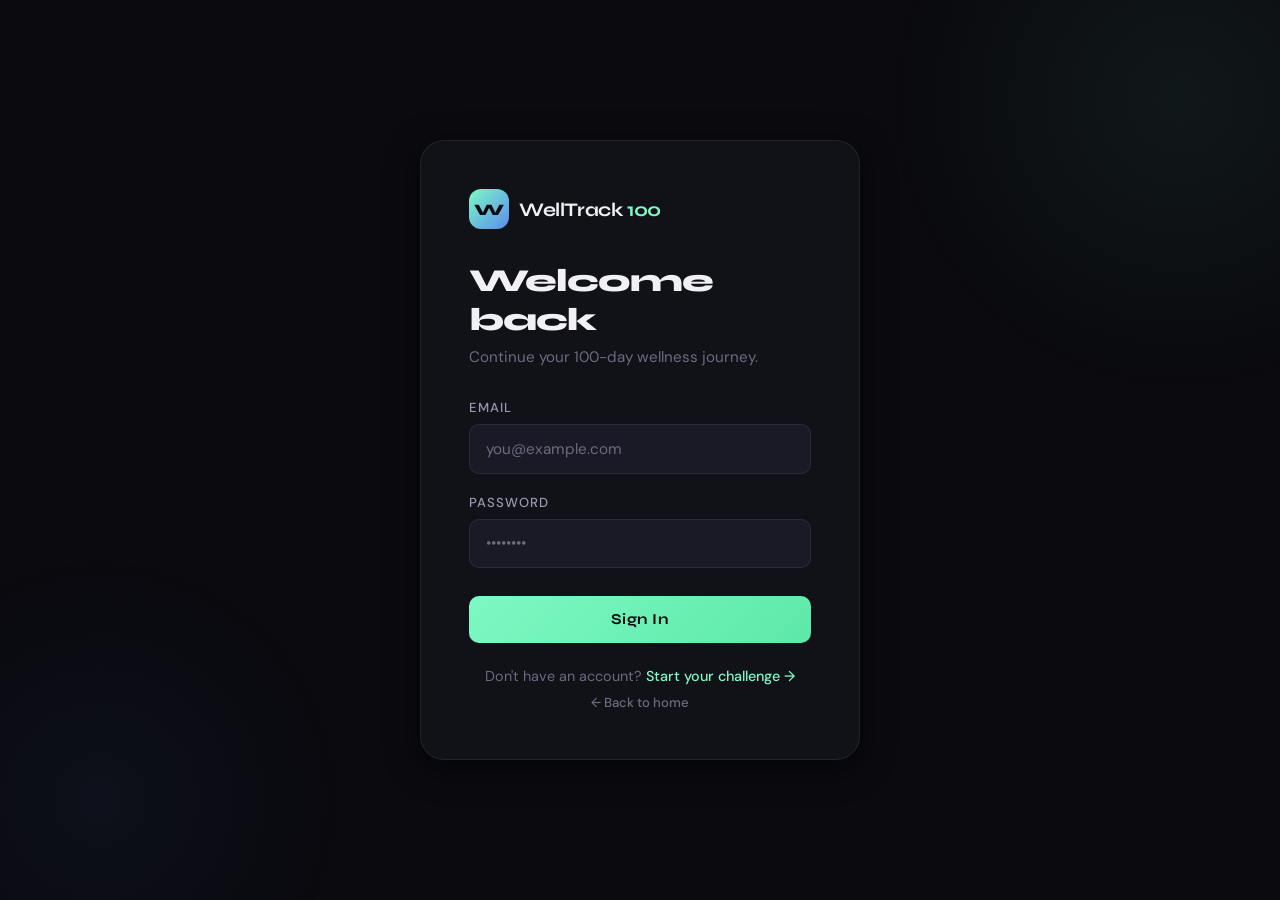
==== frontend/dashboard.html @ 63ca3115 "to do only Exercises" ====
<!DOCTYPE html>
<html lang="en">
<head>
  <meta charset="UTF-8" />
  <meta name="viewport" content="width=device-width, initial-scale=1.0" />
  <title>Dashboard · WellTrack 100</title>
  <link rel="stylesheet" href="css/style.css" />
</head>
<body>

  <div class="app-layout">
    <aside class="sidebar">
      <div class="sidebar-logo">
        <div class="logo-mark">W</div>
        <div class="logo-text">WellTrack <small>100-Day Challenge</small></div>
      </div>
      <span class="nav-section-label">Main</span>
      <a class="nav-item active" href="dashboard.html"><span class="nav-icon">⚡</span> Dashboard</a>
      <a class="nav-item" href="levels.html"><span class="nav-icon">🏆</span> Levels</a>
      <a class="nav-item" href="progress.html"><span class="nav-icon">📈</span> Progress</a>
      <div class="sidebar-bottom">
        <div class="user-chip">
          <div class="user-avatar user-avatar-init">A</div>
          <span class="user-name user-display-name">Loading...</span>
          <button class="logout-btn" title="Log out">⏏</button>
        </div>
      </div>
    </aside>

    <main class="main-content">
      <div class="page-header">
        <h1>Dashboard</h1>
        <p class="breadcrumb">WellTrack 100 · <span class="user-display-name"></span></p>
      </div>

      <!-- Day Hero -->
      <div class="day-hero">
        <div class="day-info">
          <h2 id="current-day">Day 1</h2>
          <p id="days-remaining">99 days remaining on your challenge</p>
          <p style="margin-top:0.5rem;color:var(--text-muted);font-size:0.85rem">You are stronger than any craving 💪</p>
        </div>
        <div style="display:flex;gap:1.5rem;align-items:center">
          <!-- Streak -->
          <div style="text-align:center">
            <div style="font-family:'Syne',sans-serif;font-size:2rem;font-weight:800;color:var(--warn);line-height:1" id="workout-streak">0</div>
            <div style="font-size:0.72rem;color:var(--text-muted);text-transform:uppercase;letter-spacing:0.08em;margin-top:4px">Day Streak</div>
            <div style="font-size:0.68rem;color:var(--text-muted);margin-top:2px">resets if missed</div>
          </div>
          <!-- Level -->
          <div style="text-align:center">
            <div style="font-family:'Syne',sans-serif;font-size:2rem;font-weight:800;color:var(--accent3);line-height:1" id="current-level">0</div>
            <div style="font-size:0.72rem;color:var(--text-muted);text-transform:uppercase;letter-spacing:0.08em;margin-top:4px">Level</div>
            <div style="font-size:0.68rem;color:var(--text-muted);margin-top:2px">catch-up ok</div>
          </div>
        </div>
      </div>

      <!-- Stat Cards -->
      <div class="stats-grid">
        <div class="stat-card water">
          <div class="stat-icon">💧</div>
          <div class="stat-label">Water Today</div>
          <div class="stat-value" id="water-stat">0.0</div>
          <div class="stat-target">Goal: 2.5L / day</div>
        </div>
        <div class="stat-card workout">
          <div class="stat-icon">🏃</div>
          <div class="stat-label">Activity</div>
          <div class="stat-value" id="workout-stat">—</div>
          <div class="stat-target">Streak resets if missed</div>
        </div>
        <div class="stat-card sleep">
          <div class="stat-icon">😴</div>
          <div class="stat-label">Sleep Last Night</div>
          <div class="stat-value" id="sleep-stat">0.0</div>
          <div class="stat-target">Goal: 7–9h / night</div>
        </div>
      </div>

      <!-- Cigarette Savings Section -->
      <div class="savings-section">
        <h3>💰 Cigarette Savings <span class="badge">Every day counts</span></h3>
        <div class="savings-content">
          <div class="savings-card">
            <div class="savings-icon">💵</div>
            <div class="savings-info">
              <div class="savings-label">Money Saved</div>
              <div class="savings-value" id="money-saved">$0.00</div>
            </div>
          </div>
          <div class="savings-card">
            <div class="savings-icon">🚬</div>
            <div class="savings-info">
              <div class="savings-label">Cigarettes Avoided</div>
              <div class="savings-value" id="cigs-avoided">0</div>
            </div>
          </div>
          <div class="savings-price-input">
            <label for="cig-price">Your Local Cigarette Price</label>
            <div class="price-input-group">
              <span class="currency">$</span>
              <input type="number" id="cig-price" min="1" max="30" step="0.50" placeholder="7.50" value="7.50" />
              <span class="unit">/pack</span>
            </div>
          </div>
        </div>
      </div>

      <!-- Log Form -->
      <div class="log-section">
        <h3>Log Today's Progress <span class="badge">Day <span id="log-day-badge">1</span></span></h3>
        <form id="log-form" class="log-form">
          <div class="input-group">
            <label for="water-input">Water Intake</label>
            <div class="input-with-unit">
              <input type="number" id="water-input" min="0" max="10" step="0.1" placeholder="2.5" />
              <span class="unit">L</span>
            </div>
          </div>
          <div class="input-group">
            <label for="sleep-input">Sleep Hours</label>
            <div class="input-with-unit">
              <input type="number" id="sleep-input" min="0" max="24" step="0.5" placeholder="8.0" />
              <span class="unit">hrs</span>
            </div>
          </div>
          <div class="input-group">
            <label>Activity Done</label>
            <label class="checkbox-group">
              <input type="checkbox" id="workout-input" />
              <span>Completed today's activity</span>
            </label>
          </div>
          <div class="input-group">
            <label>&nbsp;</label>
            <button type="submit" class="btn-primary" style="margin-top:0">Save Progress</button>
          </div>
        </form>
      </div>

      <!-- Quick tip -->
      <div style="background:var(--surface);border:1px solid var(--border);border-radius:var(--radius);padding:1.5rem;display:flex;gap:1rem;align-items:flex-start">
        <span style="font-size:1.5rem">💡</span>
        <div>
          <strong style="font-family:'Syne',sans-serif;font-size:0.95rem">Keep Your Streak Alive</strong>
          <p style="color:var(--text-muted);font-size:0.88rem;margin-top:0.3rem;line-height:1.6">
            Your activity streak resets to zero if you miss a day — but your <strong>level progress never disappears</strong>. Miss a day? Catch up the next. Check your <a href="levels.html" style="color:var(--accent3)">Levels page</a> for today's motivation to quit smoking and alcohol.
          </p>
        </div>
      </div>
    </main>
  </div>

  <div id="toast-container" class="toast-container"></div>
  <script src="js/app.js"></script>
  <script>
    document.addEventListener('DOMContentLoaded', () => {
      setTimeout(() => {
        const user = JSON.parse(localStorage.getItem('wt_user'));
        if (!user) return;
        const startDate = new Date(user.startDate || Date.now());
        const day = Math.min(Math.max(Math.floor((new Date() - startDate) / 86400000) + 1, 1), 100);
        const badge = document.getElementById('log-day-badge');
        if (badge) badge.textContent = day;
      }, 150);
    });
  </script>
</body>
</html>
---- frontend/css/style.css ----
@import url('https://fonts.googleapis.com/css2?family=Syne:wght@400;500;600;700;800&family=DM+Sans:ital,opsz,wght@0,9..40,300;0,9..40,400;0,9..40,500;1,9..40,300&display=swap');

:root {
  --bg: #0a0a0f;
  --surface: #111118;
  --surface2: #1a1a26;
  --border: rgba(255,255,255,0.07);
  --accent: #7DF9C4;
  --accent2: #5B8DEF;
  --accent3: #F97DCC;
  --text: #f0f0f5;
  --text-muted: #6b6b80;
  --text-dim: #9999b0;
  --danger: #f97d7d;
  --warn: #f9c97d;
  --radius: 16px;
  --radius-sm: 10px;
  --shadow: 0 8px 32px rgba(0,0,0,0.5);
  --glow: 0 0 40px rgba(125,249,196,0.15);
}

* { margin: 0; padding: 0; box-sizing: border-box; }

body {
  font-family: 'DM Sans', sans-serif;
  background: var(--bg);
  color: var(--text);
  min-height: 100vh;
  overflow-x: hidden;
}

/* Ambient background */
body::before {
  content: '';
  position: fixed;
  width: 600px; height: 600px;
  background: radial-gradient(circle, rgba(125,249,196,0.06) 0%, transparent 70%);
  top: -200px; right: -200px;
  pointer-events: none; z-index: 0;
}
body::after {
  content: '';
  position: fixed;
  width: 500px; height: 500px;
  background: radial-gradient(circle, rgba(91,141,239,0.05) 0%, transparent 70%);
  bottom: -150px; left: -150px;
  pointer-events: none; z-index: 0;
}

h1,h2,h3,h4 { font-family: 'Syne', sans-serif; }

a { color: inherit; text-decoration: none; }

/* ─── AUTH PAGES ─────────────────────────────────── */
.auth-container {
  min-height: 100vh;
  display: grid;
  place-items: center;
  padding: 2rem;
  position: relative; z-index: 1;
}

.auth-card {
  background: var(--surface);
  border: 1px solid var(--border);
  border-radius: 24px;
  padding: 3rem;
  width: 100%; max-width: 440px;
  box-shadow: var(--shadow);
  animation: slideUp 0.5s ease;
}

@keyframes slideUp {
  from { opacity: 0; transform: translateY(20px); }
  to   { opacity: 1; transform: translateY(0); }
}

.auth-logo {
  display: flex;
  align-items: center;
  gap: 10px;
  margin-bottom: 2rem;
}

.auth-logo .logo-mark {
  width: 40px; height: 40px;
  background: linear-gradient(135deg, var(--accent), var(--accent2));
  border-radius: 12px;
  display: grid; place-items: center;
  font-family: 'Syne', sans-serif;
  font-weight: 800;
  font-size: 16px;
  color: #0a0a0f;
}

.auth-logo span {
  font-family: 'Syne', sans-serif;
  font-weight: 700;
  font-size: 1.2rem;
  letter-spacing: -0.02em;
}

.auth-logo span em {
  color: var(--accent);
  font-style: normal;
}

.auth-card h1 {
  font-size: 2rem;
  font-weight: 800;
  letter-spacing: -0.03em;
  margin-bottom: 0.5rem;
}

.auth-card .subtitle {
  color: var(--text-muted);
  font-size: 0.95rem;
  margin-bottom: 2rem;
}

.form-group {
  margin-bottom: 1.25rem;
}

.form-group label {
  display: block;
  font-size: 0.82rem;
  font-weight: 500;
  text-transform: uppercase;
  letter-spacing: 0.08em;
  color: var(--text-dim);
  margin-bottom: 0.5rem;
}

.form-group input {
  width: 100%;
  background: var(--surface2);
  border: 1px solid var(--border);
  border-radius: var(--radius-sm);
  padding: 0.85rem 1rem;
  color: var(--text);
  font-family: 'DM Sans', sans-serif;
  font-size: 0.95rem;
  transition: border-color 0.2s, box-shadow 0.2s;
  outline: none;
}

.form-group input:focus {
  border-color: rgba(125,249,196,0.4);
  box-shadow: 0 0 0 3px rgba(125,249,196,0.08);
}

.form-group input::placeholder { color: var(--text-muted); }

.btn-primary {
  width: 100%;
  background: linear-gradient(135deg, var(--accent), #5de8a8);
  color: #0a0a0f;
  border: none;
  border-radius: var(--radius-sm);
  padding: 0.9rem 1.5rem;
  font-family: 'Syne', sans-serif;
  font-weight: 700;
  font-size: 0.95rem;
  letter-spacing: 0.02em;
  cursor: pointer;
  transition: opacity 0.2s, transform 0.1s, box-shadow 0.2s;
  margin-top: 0.5rem;
}

.btn-primary:hover {
  opacity: 0.9;
  box-shadow: 0 4px 20px rgba(125,249,196,0.3);
}
.btn-primary:active { transform: scale(0.98); }

.btn-secondary {
  background: var(--surface2);
  color: var(--text);
  border: 1px solid var(--border);
  border-radius: var(--radius-sm);
  padding: 0.75rem 1.25rem;
  font-family: 'Syne', sans-serif;
  font-weight: 600;
  font-size: 0.88rem;
  cursor: pointer;
  transition: background 0.2s, border-color 0.2s;
}
.btn-secondary:hover { background: var(--surface); border-color: rgba(255,255,255,0.15); }

.auth-footer {
  text-align: center;
  margin-top: 1.5rem;
  color: var(--text-muted);
  font-size: 0.9rem;
}

.auth-footer a { color: var(--accent); font-weight: 500; }
.auth-footer a:hover { text-decoration: underline; }

.alert {
  padding: 0.75rem 1rem;
  border-radius: var(--radius-sm);
  font-size: 0.88rem;
  margin-bottom: 1rem;
  display: none;
}
.alert.error { background: rgba(249,125,125,0.1); border: 1px solid rgba(249,125,125,0.3); color: var(--danger); }
.alert.success { background: rgba(125,249,196,0.1); border: 1px solid rgba(125,249,196,0.3); color: var(--accent); }
.alert.show { display: block; }

/* ─── MAIN LAYOUT ────────────────────────────────── */
.app-layout {
  display: grid;
  grid-template-columns: 260px 1fr;
  min-height: 100vh;
  position: relative; z-index: 1;
}

/* ─── SIDEBAR ────────────────────────────────────── */
.sidebar {
  background: var(--surface);
  border-right: 1px solid var(--border);
  padding: 2rem 1.5rem;
  display: flex;
  flex-direction: column;
  position: sticky;
  top: 0; height: 100vh;
  overflow-y: auto;
}

.sidebar-logo {
  display: flex;
  align-items: center;
  gap: 10px;
  margin-bottom: 2.5rem;
  padding-bottom: 1.5rem;
  border-bottom: 1px solid var(--border);
}

.logo-mark {
  width: 38px; height: 38px;
  background: linear-gradient(135deg, var(--accent), var(--accent2));
  border-radius: 10px;
  display: grid; place-items: center;
  font-family: 'Syne', sans-serif;
  font-weight: 800;
  font-size: 15px;
  color: #0a0a0f;
}

.logo-text {
  font-family: 'Syne', sans-serif;
  font-weight: 700;
  font-size: 1.05rem;
  line-height: 1.2;
}
.logo-text small {
  display: block;
  color: var(--accent);
  font-size: 0.72rem;
  font-weight: 500;
  letter-spacing: 0.1em;
  text-transform: uppercase;
}

.nav-section-label {
  font-size: 0.68rem;
  font-weight: 600;
  letter-spacing: 0.12em;
  text-transform: uppercase;
  color: var(--text-muted);
  margin: 1.5rem 0 0.6rem 0.5rem;
}

.nav-item {
  display: flex;
  align-items: center;
  gap: 10px;
  padding: 0.65rem 0.75rem;
  border-radius: var(--radius-sm);
  color: var(--text-dim);
  font-size: 0.9rem;
  font-weight: 500;
  cursor: pointer;
  transition: all 0.15s;
  margin-bottom: 2px;
}

.nav-item:hover { background: var(--surface2); color: var(--text); }

.nav-item.active {
  background: rgba(125,249,196,0.1);
  color: var(--accent);
  border: 1px solid rgba(125,249,196,0.15);
}

.nav-item .nav-icon { font-size: 1rem; width: 20px; text-align: center; }

.sidebar-bottom {
  margin-top: auto;
  padding-top: 1.5rem;
  border-top: 1px solid var(--border);
}

.user-chip {
  display: flex;
  align-items: center;
  gap: 10px;
  padding: 0.6rem 0.75rem;
  border-radius: var(--radius-sm);
}

.user-avatar {
  width: 32px; height: 32px;
  background: linear-gradient(135deg, var(--accent2), var(--accent3));
  border-radius: 50%;
  display: grid; place-items: center;
  font-family: 'Syne', sans-serif;
  font-weight: 700;
  font-size: 13px;
  color: white;
  flex-shrink: 0;
}

.user-name {
  font-size: 0.88rem;
  font-weight: 500;
  flex: 1;
  overflow: hidden;
  text-overflow: ellipsis;
  white-space: nowrap;
}

.logout-btn {
  background: none;
  border: none;
  color: var(--text-muted);
  cursor: pointer;
  font-size: 1rem;
  padding: 4px;
  border-radius: 6px;
  transition: color 0.2s;
}
.logout-btn:hover { color: var(--danger); }

/* ─── MAIN CONTENT ───────────────────────────────── */
.main-content {
  padding: 2.5rem 3rem;
  overflow-y: auto;
}

.page-header {
  margin-bottom: 2.5rem;
}

.page-header h1 {
  font-size: 2.2rem;
  font-weight: 800;
  letter-spacing: -0.03em;
  margin-bottom: 0.25rem;
}

.page-header .breadcrumb {
  color: var(--text-muted);
  font-size: 0.9rem;
}
.page-header .breadcrumb span { color: var(--accent); }

/* ─── DAY COUNTER HERO ───────────────────────────── */
.day-hero {
  background: linear-gradient(135deg, var(--surface2) 0%, rgba(125,249,196,0.05) 100%);
  border: 1px solid rgba(125,249,196,0.15);
  border-radius: 20px;
  padding: 2rem 2.5rem;
  margin-bottom: 2rem;
  display: flex;
  align-items: center;
  justify-content: space-between;
  overflow: hidden;
  position: relative;
}

.day-hero::before {
  content: '';
  position: absolute;
  right: -40px; top: -40px;
  width: 200px; height: 200px;
  background: radial-gradient(circle, rgba(125,249,196,0.1) 0%, transparent 70%);
  pointer-events: none;
}

.day-info h2 {
  font-size: 3.5rem;
  font-weight: 800;
  letter-spacing: -0.04em;
  color: var(--accent);
  line-height: 1;
  margin-bottom: 0.4rem;
}

.day-info p {
  color: var(--text-dim);
  font-size: 0.95rem;
}


/* ─── STATS GRID ─────────────────────────────────── */
.stats-grid {
  display: grid;
  grid-template-columns: repeat(3, 1fr);
  gap: 1.25rem;
  margin-bottom: 2rem;
}

.stat-card {
  background: var(--surface);
  border: 1px solid var(--border);
  border-radius: var(--radius);
  padding: 1.5rem;
  transition: border-color 0.2s, transform 0.2s;
  cursor: default;
}

.stat-card:hover {
  border-color: rgba(255,255,255,0.12);
  transform: translateY(-2px);
}

.stat-card .stat-icon {
  font-size: 1.5rem;
  margin-bottom: 1rem;
  display: inline-block;
  padding: 0.5rem;
  background: var(--surface2);
  border-radius: 10px;
}

.stat-card .stat-label {
  font-size: 0.78rem;
  font-weight: 600;
  letter-spacing: 0.1em;
  text-transform: uppercase;
  color: var(--text-muted);
  margin-bottom: 0.5rem;
}

.stat-card .stat-value {
  font-family: 'Syne', sans-serif;
  font-size: 2rem;
  font-weight: 800;
  letter-spacing: -0.02em;
  line-height: 1;
  margin-bottom: 0.3rem;
}

.stat-card .stat-target {
  font-size: 0.82rem;
  color: var(--text-muted);
}

.stat-card.water .stat-value { color: var(--accent2); }
.stat-card.workout .stat-value { color: var(--accent); }
.stat-card.sleep .stat-value { color: var(--accent3); }

/* ─── SAVINGS SECTION ────────────────────────────── */
.savings-section {
  background: linear-gradient(135deg, var(--surface) 0%, rgba(249,125,204,0.03) 100%);
  border: 1px solid rgba(91,141,239,0.2);
  border-radius: var(--radius);
  padding: 2rem;
  margin-bottom: 2rem;
}

.savings-section h3 {
  font-size: 1.1rem;
  font-weight: 700;
  margin-bottom: 1.5rem;
  display: flex;
  align-items: center;
  gap: 8px;
}

.savings-section h3 .badge {
  font-size: 0.7rem;
  background: rgba(91,141,239,0.15);
  color: var(--accent2);
  padding: 2px 8px;
  border-radius: 20px;
  letter-spacing: 0.05em;
}

.savings-content {
  display: grid;
  grid-template-columns: 1fr 1fr 1fr;
  gap: 1.5rem;
}

.savings-card {
  background: var(--surface2);
  border: 1px solid var(--border);
  border-radius: var(--radius-sm);
  padding: 1.5rem;
  display: flex;
  align-items: center;
  gap: 1rem;
}

.savings-icon {
  font-size: 2.5rem;
}

.savings-info {
  flex: 1;
}

.savings-label {
  font-size: 0.78rem;
  font-weight: 600;
  letter-spacing: 0.08em;
  text-transform: uppercase;
  color: var(--text-muted);
  margin-bottom: 0.5rem;
}

.savings-value {
  font-family: 'Syne', sans-serif;
  font-size: 1.8rem;
  font-weight: 800;
  color: var(--accent2);
  line-height: 1;
}

.savings-price-input {
  background: var(--surface2);
  border: 1px solid var(--border);
  border-radius: var(--radius-sm);
  padding: 1.5rem;
}

.savings-price-input label {
  display: block;
  font-size: 0.78rem;
  font-weight: 600;
  letter-spacing: 0.08em;
  text-transform: uppercase;
  color: var(--text-dim);
  margin-bottom: 0.75rem;
}

.price-input-group {
  display: flex;
  align-items: center;
  gap: 0.5rem;
  position: relative;
}

.price-input-group .currency {
  font-size: 1.1rem;
  font-weight: 600;
  color: var(--text-muted);
}

.price-input-group input {
  width: 100%;
  background: var(--surface);
  border: 1px solid var(--border);
  border-radius: var(--radius-sm);
  padding: 0.75rem 3.5rem 0.75rem 0.75rem;
  color: var(--text);
  font-family: 'Syne', sans-serif;
  font-size: 1.1rem;
  font-weight: 600;
  outline: none;
  transition: border-color 0.2s;
}

.price-input-group input:focus {
  border-color: rgba(91,141,239,0.4);
}

.price-input-group .unit {
  position: absolute;
  right: 0.75rem;
  font-size: 0.78rem;
  color: var(--text-muted);
  font-weight: 500;
  pointer-events: none;
}

/* ─── LOG FORM ───────────────────────────────────── */
.log-section {
  background: var(--surface);
  border: 1px solid var(--border);
  border-radius: var(--radius);
  padding: 2rem;
  margin-bottom: 2rem;
}

.log-section h3 {
  font-size: 1.1rem;
  font-weight: 700;
  margin-bottom: 1.5rem;
  display: flex;
  align-items: center;
  gap: 8px;
}

.log-section h3 .badge {
  font-size: 0.7rem;
  background: rgba(125,249,196,0.15);
  color: var(--accent);
  padding: 2px 8px;
  border-radius: 20px;
  letter-spacing: 0.05em;
}

.log-form {
  display: grid;
  grid-template-columns: 1fr 1fr 1fr auto;
  gap: 1rem;
  align-items: end;
}

.input-group label {
  display: block;
  font-size: 0.78rem;
  font-weight: 600;
  letter-spacing: 0.08em;
  text-transform: uppercase;
  color: var(--text-dim);
  margin-bottom: 0.5rem;
}

.input-with-unit {
  position: relative;
}

.input-with-unit input {
  width: 100%;
  background: var(--surface2);
  border: 1px solid var(--border);
  border-radius: var(--radius-sm);
  padding: 0.75rem 3rem 0.75rem 1rem;
  color: var(--text);
  font-family: 'DM Sans', sans-serif;
  font-size: 1rem;
  font-weight: 500;
  outline: none;
  transition: border-color 0.2s;
}

.input-with-unit input:focus {
  border-color: rgba(125,249,196,0.4);
}

.input-with-unit .unit {
  position: absolute;
  right: 0.75rem; top: 50%;
  transform: translateY(-50%);
  font-size: 0.75rem;
  color: var(--text-muted);
  font-weight: 500;
}

.checkbox-group {
  display: flex;
  align-items: center;
  gap: 8px;
  padding: 0.75rem 1rem;
  background: var(--surface2);
  border: 1px solid var(--border);
  border-radius: var(--radius-sm);
  cursor: pointer;
  transition: border-color 0.2s;
}

.checkbox-group input[type="checkbox"] {
  width: 18px; height: 18px;
  accent-color: var(--accent);
  cursor: pointer;
}

.checkbox-group span {
  font-size: 0.9rem;
  color: var(--text-dim);
}

/* ─── PROGRESS PAGE ──────────────────────────────── */
.progress-overview {
  display: grid;
  grid-template-columns: 1fr 2fr;
  gap: 1.5rem;
  margin-bottom: 2rem;
}

.progress-summary-card {
  background: var(--surface);
  border: 1px solid var(--border);
  border-radius: var(--radius);
  padding: 2rem;
  display: flex;
  flex-direction: column;
  align-items: center;
  justify-content: center;
  text-align: center;
  gap: 1rem;
}


.progress-history {
  background: var(--surface);
  border: 1px solid var(--border);
  border-radius: var(--radius);
  padding: 2rem;
}

.progress-history h3 {
  font-size: 1rem;
  font-weight: 700;
  margin-bottom: 1.5rem;
}

.history-table {
  width: 100%;
  border-collapse: collapse;
  font-size: 0.88rem;
}

.history-table th {
  text-align: left;
  padding: 0.5rem 0.75rem;
  font-size: 0.72rem;
  font-weight: 600;
  letter-spacing: 0.08em;
  text-transform: uppercase;
  color: var(--text-muted);
  border-bottom: 1px solid var(--border);
}

.history-table td {
  padding: 0.75rem;
  border-bottom: 1px solid rgba(255,255,255,0.03);
  color: var(--text-dim);
}

.history-table tr:hover td { background: rgba(255,255,255,0.02); color: var(--text); }

.history-table .day-num {
  font-family: 'Syne', sans-serif;
  font-weight: 700;
  color: var(--text);
}

.history-table .workout-check { color: var(--accent); }
.history-table .workout-no { color: var(--text-muted); }

.mini-bar {
  display: flex;
  align-items: center;
  gap: 8px;
}

.mini-bar-track {
  flex: 1; height: 4px;
  background: var(--surface2);
  border-radius: 2px;
  overflow: hidden;
}

.mini-bar-fill {
  height: 100%;
  border-radius: 2px;
  background: var(--accent2);
}

/* ─── HOME PAGE ──────────────────────────────────── */
.home-hero {
  min-height: 100vh;
  display: flex;
  flex-direction: column;
  align-items: center;
  justify-content: center;
  text-align: center;
  padding: 3rem 2rem;
  position: relative; z-index: 1;
}

.home-hero .tagline {
  display: inline-block;
  font-size: 0.72rem;
  font-weight: 600;
  letter-spacing: 0.2em;
  text-transform: uppercase;
  color: var(--accent);
  background: rgba(125,249,196,0.1);
  border: 1px solid rgba(125,249,196,0.2);
  padding: 4px 14px;
  border-radius: 20px;
  margin-bottom: 2rem;
  animation: fadeIn 0.5s ease;
}

.home-hero h1 {
  font-size: clamp(3rem, 8vw, 6rem);
  font-weight: 800;
  letter-spacing: -0.04em;
  line-height: 1;
  margin-bottom: 1.5rem;
  animation: fadeIn 0.6s ease 0.1s both;
}

.home-hero h1 .highlight {
  color: var(--accent);
  position: relative;
}

.home-hero p {
  max-width: 480px;
  color: var(--text-dim);
  font-size: 1.1rem;
  line-height: 1.7;
  margin-bottom: 2.5rem;
  animation: fadeIn 0.6s ease 0.2s both;
}

.home-cta {
  display: flex;
  gap: 1rem;
  justify-content: center;
  animation: fadeIn 0.6s ease 0.3s both;
}

.btn-home-primary {
  background: linear-gradient(135deg, var(--accent), #5de8a8);
  color: #0a0a0f;
  border: none;
  border-radius: 12px;
  padding: 0.9rem 2rem;
  font-family: 'Syne', sans-serif;
  font-weight: 700;
  font-size: 0.95rem;
  cursor: pointer;
  transition: all 0.2s;
  text-decoration: none;
  display: inline-block;
}
.btn-home-primary:hover { box-shadow: 0 8px 30px rgba(125,249,196,0.35); transform: translateY(-2px); }

.btn-home-ghost {
  background: transparent;
  color: var(--text);
  border: 1px solid var(--border);
  border-radius: 12px;
  padding: 0.9rem 2rem;
  font-family: 'Syne', sans-serif;
  font-weight: 600;
  font-size: 0.95rem;
  cursor: pointer;
  transition: all 0.2s;
  text-decoration: none;
  display: inline-block;
}
.btn-home-ghost:hover { border-color: rgba(255,255,255,0.2); background: var(--surface); }

.features-grid {
  display: grid;
  grid-template-columns: repeat(3, 1fr);
  gap: 1.5rem;
  max-width: 800px;
  margin: 4rem auto 0;
  animation: fadeIn 0.6s ease 0.4s both;
}

.feature-chip {
  background: var(--surface);
  border: 1px solid var(--border);
  border-radius: var(--radius);
  padding: 1.5rem;
  text-align: left;
  transition: border-color 0.2s;
}
.feature-chip:hover { border-color: rgba(125,249,196,0.2); }
.feature-chip .feat-icon { font-size: 1.5rem; margin-bottom: 0.75rem; }
.feature-chip h3 { font-size: 0.95rem; font-weight: 700; margin-bottom: 0.4rem; }
.feature-chip p { font-size: 0.82rem; color: var(--text-muted); line-height: 1.5; }

@keyframes fadeIn {
  from { opacity: 0; transform: translateY(12px); }
  to   { opacity: 1; transform: translateY(0); }
}

/* ─── HOME NAV ───────────────────────────────────── */
.home-nav {
  position: fixed;
  top: 0; left: 0; right: 0;
  padding: 1.25rem 3rem;
  display: flex;
  align-items: center;
  justify-content: space-between;
  z-index: 100;
  background: rgba(10,10,15,0.8);
  backdrop-filter: blur(20px);
  border-bottom: 1px solid var(--border);
}

.home-nav .logo-area {
  display: flex; align-items: center; gap: 10px;
  font-family: 'Syne', sans-serif; font-weight: 700; font-size: 1rem;
}

.home-nav .nav-links { display: flex; gap: 1rem; }

.home-nav .nav-links a {
  font-size: 0.88rem;
  font-weight: 500;
  color: var(--text-dim);
  padding: 0.5rem 1rem;
  border-radius: 8px;
  transition: all 0.15s;
}
.home-nav .nav-links a:hover { color: var(--text); background: var(--surface); }

.home-nav .nav-links a.cta {
  background: rgba(125,249,196,0.1);
  color: var(--accent);
  border: 1px solid rgba(125,249,196,0.2);
}

/* ─── HIDDEN ─────────────────────────────────────── */
.hidden { display: none !important; }

/* ─── LOADING ────────────────────────────────────── */
.loading-dots span {
  display: inline-block;
  width: 6px; height: 6px;
  background: var(--accent);
  border-radius: 50%;
  margin: 0 2px;
  animation: bounce 1s ease infinite;
}
.loading-dots span:nth-child(2) { animation-delay: 0.15s; }
.loading-dots span:nth-child(3) { animation-delay: 0.3s; }
@keyframes bounce {
  0%,80%,100% { transform: scale(0.6); opacity: 0.4; }
  40% { transform: scale(1); opacity: 1; }
}

/* ─── TOAST ──────────────────────────────────────── */
.toast-container {
  position: fixed;
  bottom: 2rem; right: 2rem;
  z-index: 9999;
  display: flex;
  flex-direction: column;
  gap: 0.5rem;
}

.toast {
  background: var(--surface);
  border: 1px solid var(--border);
  border-radius: 12px;
  padding: 0.85rem 1.25rem;
  font-size: 0.88rem;
  display: flex;
  align-items: center;
  gap: 8px;
  box-shadow: var(--shadow);
  animation: toastIn 0.3s ease;
  min-width: 250px;
}

.toast.success { border-color: rgba(125,249,196,0.3); }
.toast.success .toast-icon { color: var(--accent); }
.toast.error { border-color: rgba(249,125,125,0.3); }
.toast.error .toast-icon { color: var(--danger); }

@keyframes toastIn {
  from { opacity: 0; transform: translateX(20px); }
  to   { opacity: 1; transform: translateX(0); }
}

/* ─── RESPONSIVE ─────────────────────────────────── */
@media (max-width: 1024px) {
  .stats-grid { grid-template-columns: 1fr 1fr; }
  .savings-content { grid-template-columns: 1fr 1fr 1fr; }
  .log-form { grid-template-columns: 1fr 1fr; }
  .progress-overview { grid-template-columns: 1fr; }
  .features-grid { grid-template-columns: 1fr 1fr; }
}

@media (max-width: 768px) {
  .app-layout { grid-template-columns: 1fr; }
  .sidebar { display: none; }
  .main-content { padding: 1.5rem; }
  .stats-grid { grid-template-columns: 1fr; }
  .savings-content { grid-template-columns: 1fr; }
  .log-form { grid-template-columns: 1fr; }
  .day-hero { flex-direction: column; gap: 1.5rem; text-align: center; }
  .home-hero h1 { font-size: 3rem; }
  .features-grid { grid-template-columns: 1fr; }
  .home-nav { padding: 1rem 1.5rem; }
}
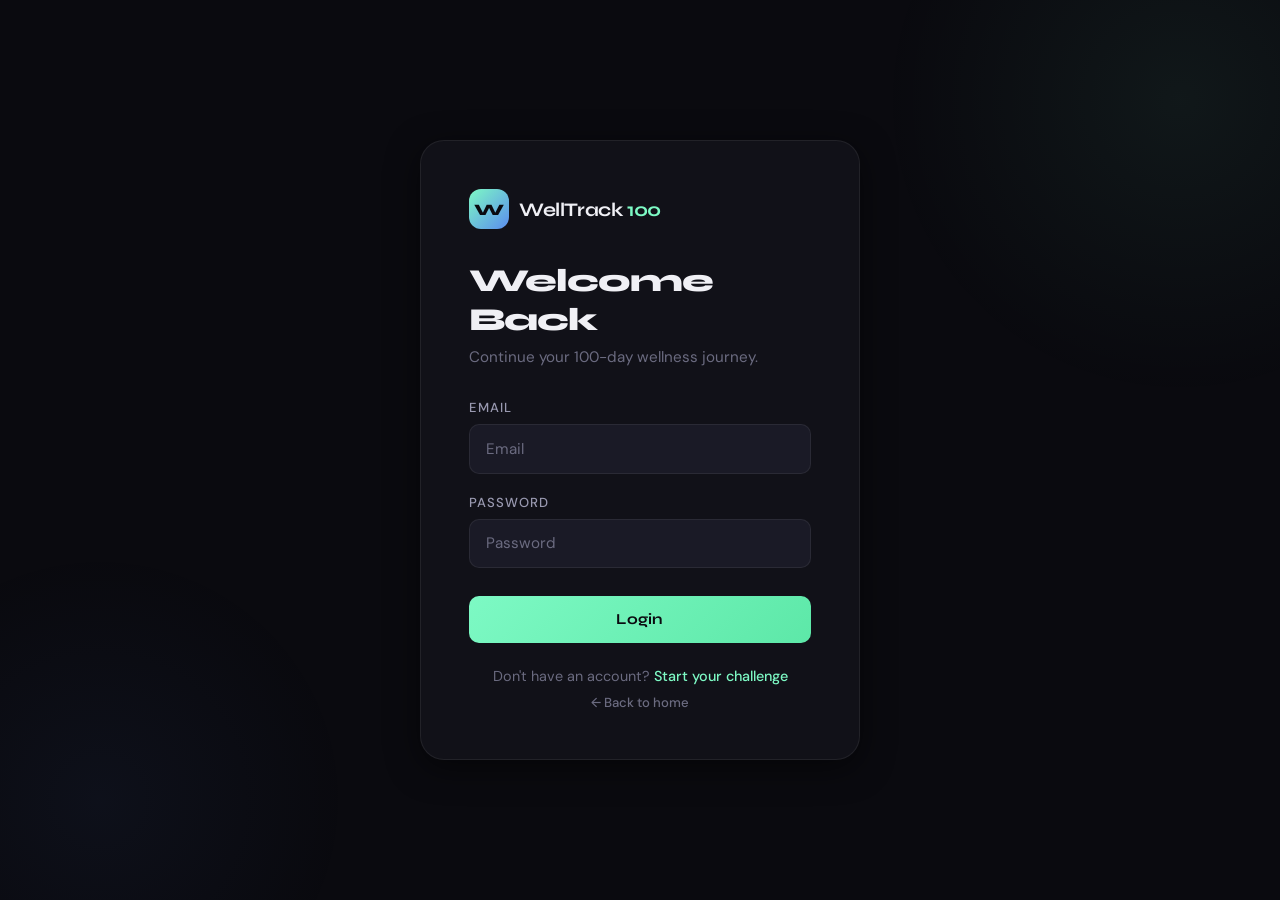
==== commit a035e29b: "Checkpoint from VS Code for cloud agent session" ====
--- a/frontend/dashboard.html
+++ b/frontend/dashboard.html
@@ -5,6 +5,7 @@
   <meta name="viewport" content="width=device-width, initial-scale=1.0" />
   <title>Dashboard · WellTrack 100</title>
   <link rel="stylesheet" href="css/style.css" />
+  <script src="js/i18n.js"></script>
 </head>
 <body>
 
@@ -15,9 +16,11 @@
         <div class="logo-text">WellTrack <small>100-Day Challenge</small></div>
       </div>
       <span class="nav-section-label">Main</span>
-      <a class="nav-item active" href="dashboard.html"><span class="nav-icon">⚡</span> Dashboard</a>
-      <a class="nav-item" href="levels.html"><span class="nav-icon">🏆</span> Levels</a>
-      <a class="nav-item" href="progress.html"><span class="nav-icon">📈</span> Progress</a>
+      <a class="nav-item active" href="dashboard.html"><span class="nav-icon">⚡</span> <span data-i18n="nav.dashboard">Dashboard</span></a>
+      <a class="nav-item" href="levels.html"><span class="nav-icon">🏆</span> <span data-i18n="nav.levels">Levels</span></a>
+      <a class="nav-item" href="progress.html"><span class="nav-icon">📈</span> <span data-i18n="nav.progress">Progress</span></a>
+      <a class="nav-item" href="messages.html"><span class="nav-icon">💬</span> <span data-i18n="nav.messages">Messages</span></a>
+      <a class="nav-item" href="settings.html"><span class="nav-icon">⚙️</span> <span data-i18n="nav.settings">Settings</span></a>
       <div class="sidebar-bottom">
         <div class="user-chip">
           <div class="user-avatar user-avatar-init">A</div>
@@ -29,29 +32,27 @@
 
     <main class="main-content">
       <div class="page-header">
-        <h1>Dashboard</h1>
+        <h1 data-i18n="dashboard.title">Dashboard</h1>
         <p class="breadcrumb">WellTrack 100 · <span class="user-display-name"></span></p>
       </div>
 
       <!-- Day Hero -->
       <div class="day-hero">
         <div class="day-info">
-          <h2 id="current-day">Day 1</h2>
+          <h2 id="current-day" data-i18n="common.day">Day 1</h2>
           <p id="days-remaining">99 days remaining on your challenge</p>
-          <p style="margin-top:0.5rem;color:var(--text-muted);font-size:0.85rem">You are stronger than any craving 💪</p>
+          <p style="margin-top:0.5rem;color:var(--text-muted);font-size:0.85rem" data-i18n="dashboard.youAreStronger">You are stronger than any craving 💪</p>
         </div>
         <div style="display:flex;gap:1.5rem;align-items:center">
           <!-- Streak -->
           <div style="text-align:center">
             <div style="font-family:'Syne',sans-serif;font-size:2rem;font-weight:800;color:var(--warn);line-height:1" id="workout-streak">0</div>
-            <div style="font-size:0.72rem;color:var(--text-muted);text-transform:uppercase;letter-spacing:0.08em;margin-top:4px">Day Streak</div>
-            <div style="font-size:0.68rem;color:var(--text-muted);margin-top:2px">resets if missed</div>
+            <div style="font-size:0.72rem;color:var(--text-muted);text-transform:uppercase;letter-spacing:0.08em;margin-top:4px" data-i18n="dashboard.dayStreak">Day Streak</div>
           </div>
           <!-- Level -->
           <div style="text-align:center">
             <div style="font-family:'Syne',sans-serif;font-size:2rem;font-weight:800;color:var(--accent3);line-height:1" id="current-level">0</div>
-            <div style="font-size:0.72rem;color:var(--text-muted);text-transform:uppercase;letter-spacing:0.08em;margin-top:4px">Level</div>
-            <div style="font-size:0.68rem;color:var(--text-muted);margin-top:2px">catch-up ok</div>
+            <div style="font-size:0.72rem;color:var(--text-muted);text-transform:uppercase;letter-spacing:0.08em;margin-top:4px" data-i18n="dashboard.level">Level</div>
           </div>
         </div>
       </div>
@@ -60,48 +61,48 @@
       <div class="stats-grid">
         <div class="stat-card water">
           <div class="stat-icon">💧</div>
-          <div class="stat-label">Water Today</div>
+          <div class="stat-label" data-i18n="dashboard.waterIntake">Water Today</div>
           <div class="stat-value" id="water-stat">0.0</div>
-          <div class="stat-target">Goal: 2.5L / day</div>
+          <div class="stat-target" data-i18n="dashboard.waterGoal">Goal: 2.5L / day</div>
         </div>
         <div class="stat-card workout">
           <div class="stat-icon">🏃</div>
-          <div class="stat-label">Activity</div>
+          <div class="stat-label" data-i18n="dashboard.activity">Activity</div>
           <div class="stat-value" id="workout-stat">—</div>
-          <div class="stat-target">Streak resets if missed</div>
+          <div class="stat-target" data-i18n="dashboard.streakResets">Streak resets if missed</div>
         </div>
         <div class="stat-card sleep">
           <div class="stat-icon">😴</div>
-          <div class="stat-label">Sleep Last Night</div>
+          <div class="stat-label" data-i18n="dashboard.sleepTrack">Sleep Last Night</div>
           <div class="stat-value" id="sleep-stat">0.0</div>
-          <div class="stat-target">Goal: 7–9h / night</div>
+          <div class="stat-target" data-i18n="dashboard.sleepGoal">Goal: 7–9h / night</div>
         </div>
       </div>
 
       <!-- Cigarette Savings Section -->
       <div class="savings-section">
-        <h3>💰 Cigarette Savings <span class="badge">Every day counts</span></h3>
+        <h3 data-i18n="dashboard.cigSavings">💰 Cigarette Savings</h3> <span class="badge" data-i18n="dashboard.everydayMatters">Every day counts</span>
         <div class="savings-content">
           <div class="savings-card">
             <div class="savings-icon">💵</div>
             <div class="savings-info">
-              <div class="savings-label">Money Saved</div>
+              <div class="savings-label" data-i18n="dashboard.moneySaved">Money Saved</div>
               <div class="savings-value" id="money-saved">$0.00</div>
             </div>
           </div>
           <div class="savings-card">
             <div class="savings-icon">🚬</div>
             <div class="savings-info">
-              <div class="savings-label">Cigarettes Avoided</div>
+              <div class="savings-label" data-i18n="dashboard.cigsSaved">Cigarettes Avoided</div>
               <div class="savings-value" id="cigs-avoided">0</div>
             </div>
           </div>
           <div class="savings-price-input">
-            <label for="cig-price">Your Local Cigarette Price</label>
+            <label for="cig-price" data-i18n="dashboard.packPrice">Your Local Cigarette Price</label>
             <div class="price-input-group">
               <span class="currency">$</span>
               <input type="number" id="cig-price" min="1" max="30" step="0.50" placeholder="7.50" value="7.50" />
-              <span class="unit">/pack</span>
+              <span class="unit" data-i18n="dashboard.perPack">/pack</span>
             </div>
           </div>
         </div>
@@ -109,32 +110,32 @@
 
       <!-- Log Form -->
       <div class="log-section">
-        <h3>Log Today's Progress <span class="badge">Day <span id="log-day-badge">1</span></span></h3>
+        <h3 data-i18n="dashboard.logTodayProgress">Log Today's Progress</h3> <span class="badge" data-i18n="dashboard.logDay">Day</span> <span id="log-day-badge">1</span>
         <form id="log-form" class="log-form">
           <div class="input-group">
-            <label for="water-input">Water Intake</label>
+            <label for="water-input" data-i18n="dashboard.water">Water Intake</label>
             <div class="input-with-unit">
               <input type="number" id="water-input" min="0" max="10" step="0.1" placeholder="2.5" />
-              <span class="unit">L</span>
+              <span class="unit" data-i18n="dashboard.liters">L</span>
             </div>
           </div>
           <div class="input-group">
-            <label for="sleep-input">Sleep Hours</label>
+            <label for="sleep-input" data-i18n="dashboard.sleep">Sleep Hours</label>
             <div class="input-with-unit">
               <input type="number" id="sleep-input" min="0" max="24" step="0.5" placeholder="8.0" />
               <span class="unit">hrs</span>
             </div>
           </div>
           <div class="input-group">
-            <label>Activity Done</label>
+            <label data-i18n="dashboard.activityDone">Activity Done</label>
             <label class="checkbox-group">
               <input type="checkbox" id="workout-input" />
-              <span>Completed today's activity</span>
+              <span data-i18n="dashboard.completedActivity">Completed today's activity</span>
             </label>
           </div>
           <div class="input-group">
             <label>&nbsp;</label>
-            <button type="submit" class="btn-primary" style="margin-top:0">Save Progress</button>
+            <button type="submit" class="btn-primary" style="margin-top:0" data-i18n="dashboard.saveTodayProgress">Save Progress</button>
           </div>
         </form>
       </div>
@@ -143,9 +144,9 @@
       <div style="background:var(--surface);border:1px solid var(--border);border-radius:var(--radius);padding:1.5rem;display:flex;gap:1rem;align-items:flex-start">
         <span style="font-size:1.5rem">💡</span>
         <div>
-          <strong style="font-family:'Syne',sans-serif;font-size:0.95rem">Keep Your Streak Alive</strong>
-          <p style="color:var(--text-muted);font-size:0.88rem;margin-top:0.3rem;line-height:1.6">
-            Your activity streak resets to zero if you miss a day — but your <strong>level progress never disappears</strong>. Miss a day? Catch up the next. Check your <a href="levels.html" style="color:var(--accent3)">Levels page</a> for today's motivation to quit smoking and alcohol.
+          <strong style="font-family:'Syne',sans-serif;font-size:0.95rem" data-i18n="dashboard.keepStreakAlive">Keep Your Streak Alive</strong>
+          <p style="color:var(--text-muted);font-size:0.88rem;margin-top:0.3rem;line-height:1.6" data-i18n="dashboard.streakResetInfo">
+            Your activity streak resets to zero if you miss a day — but your <strong>level progress never disappears</strong>. Miss a day? Catch up the next. Check your <a href="levels.html" style="color:var(--accent3)" data-i18n="dashboard.levelsPage">Levels page</a> for today's motivation to quit smoking and alcohol.
           </p>
         </div>
       </div>
@@ -165,6 +166,7 @@
         if (badge) badge.textContent = day;
       }, 150);
     });
+    applyTranslations();
   </script>
 </body>
 </html>
--- a/frontend/css/style.css
+++ b/frontend/css/style.css
@@ -1000,4 +1000,145 @@
   .home-hero h1 { font-size: 3rem; }
   .features-grid { grid-template-columns: 1fr; }
   .home-nav { padding: 1rem 1.5rem; }
-}+}
+
+/* ─── Language Switcher ──────────────────────────────── */
+.lang-switcher {
+  display: flex;
+  gap: 0.5rem;
+  align-items: center;
+}
+
+.lang-btn {
+  background: transparent;
+  border: 1px solid var(--border);
+  color: var(--text-muted);
+  padding: 0.5rem 0.75rem;
+  border-radius: 6px;
+  font-size: 0.75rem;
+  font-weight: 600;
+  cursor: pointer;
+  transition: all 0.2s ease;
+  text-transform: uppercase;
+  letter-spacing: 0.05em;
+}
+
+.lang-btn:hover {
+  background: var(--surface2);
+  color: var(--accent);
+  border-color: var(--accent);
+}
+
+.lang-btn.active {
+  background: var(--accent);
+  color: #0a0a0f;
+  border-color: var(--accent);
+}
+
+/* ─── Settings Page ──────────────────────────────────── */
+.settings-grid {
+  display: grid;
+  grid-template-columns: repeat(auto-fit, minmax(300px, 1fr));
+  gap: 1.5rem;
+  margin-bottom: 2rem;
+}
+
+.settings-card {
+  background: var(--surface);
+  border: 1px solid var(--border);
+  border-radius: 16px;
+  padding: 1.5rem;
+  transition: all 0.3s ease;
+}
+
+.settings-card:hover {
+  border-color: var(--accent);
+  box-shadow: 0 0 20px rgba(125, 249, 196, 0.1);
+}
+
+.settings-header {
+  margin-bottom: 1.5rem;
+}
+
+.settings-header h3 {
+  font-size: 1.1rem;
+  margin-bottom: 0.5rem;
+}
+
+.settings-options {
+  display: flex;
+  flex-direction: column;
+  gap: 1rem;
+}
+
+.radio-option {
+  display: flex;
+  align-items: center;
+  gap: 0.75rem;
+  cursor: pointer;
+  padding: 0.75rem;
+  border-radius: 8px;
+  transition: all 0.2s ease;
+}
+
+.radio-option:hover {
+  background: var(--surface2);
+}
+
+.radio-option input[type="radio"] {
+  width: 20px;
+  height: 20px;
+  cursor: pointer;
+  accent-color: var(--accent);
+}
+
+.radio-option span {
+  font-size: 0.95rem;
+}
+
+.toggle-option {
+  display: flex;
+  align-items: center;
+  gap: 1rem;
+  padding: 1rem;
+  background: var(--surface2);
+  border-radius: 8px;
+}
+
+.toggle-slider {
+  position: relative;
+  display: inline-block;
+  width: 50px;
+  height: 26px;
+  background: var(--text-muted);
+  border-radius: 26px;
+  cursor: pointer;
+  transition: 0.3s;
+}
+
+.toggle-slider::after {
+  content: '';
+  position: absolute;
+  width: 22px;
+  height: 22px;
+  left: 2px;
+  top: 2px;
+  background-color: white;
+  border-radius: 50%;
+  transition: 0.3s;
+}
+
+input[type="checkbox"]:checked + .toggle-slider {
+  background-color: var(--accent);
+}
+
+input[type="checkbox"]:checked + .toggle-slider::after {
+  transform: translateX(24px);
+}
+
+#notif-status,
+#quotes-status {
+  font-size: 0.9rem;
+  color: var(--text-muted);
+}
+
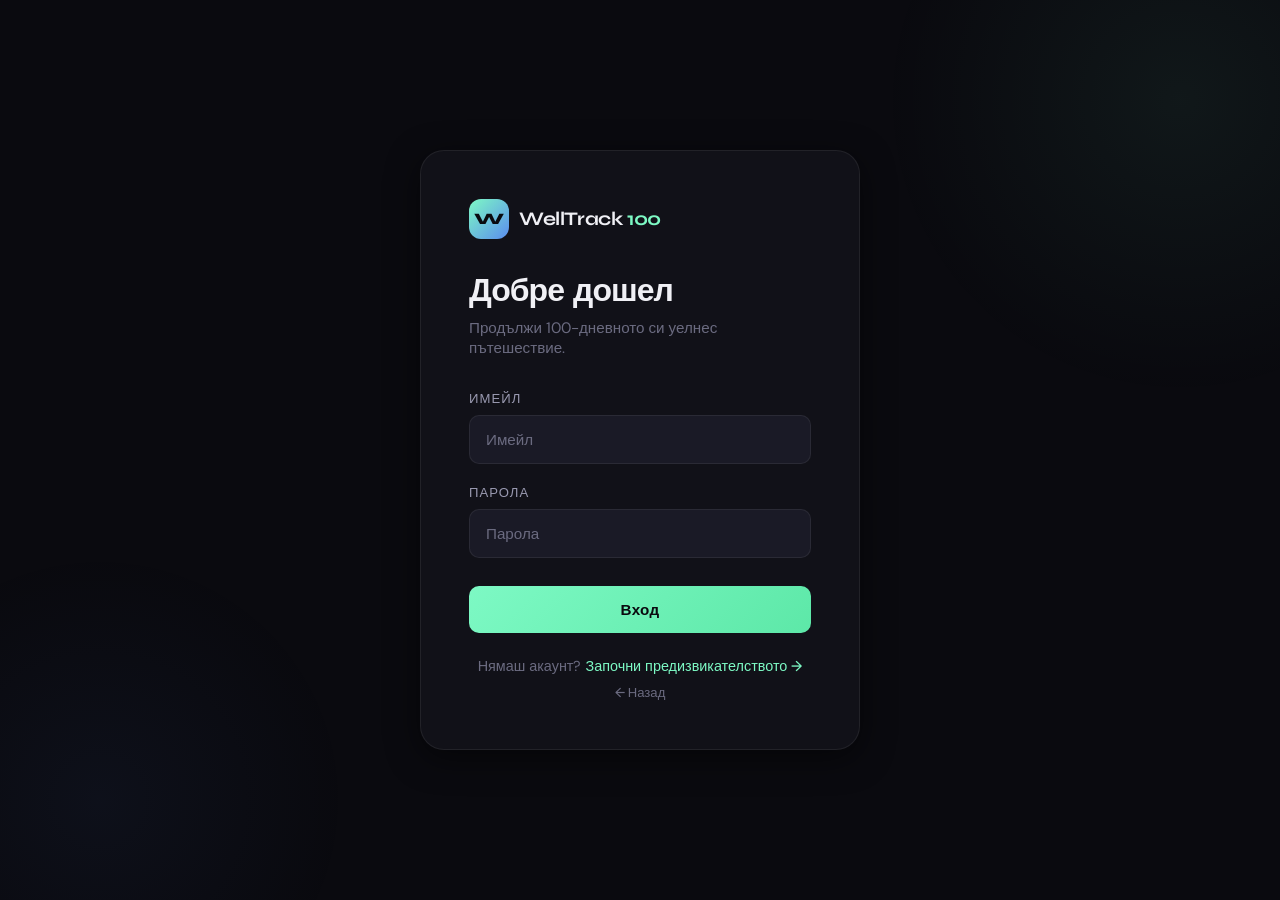
==== commit 659c4aae: "Translated to bg 85%" ====
--- a/frontend/dashboard.html
+++ b/frontend/dashboard.html
@@ -1,9 +1,9 @@
 <!DOCTYPE html>
-<html lang="en">
+<html lang="bg">
 <head>
   <meta charset="UTF-8" />
   <meta name="viewport" content="width=device-width, initial-scale=1.0" />
-  <title>Dashboard · WellTrack 100</title>
+  <title>Табло · WellTrack 100</title>
   <link rel="stylesheet" href="css/style.css" />
   <script src="js/i18n.js"></script>
 </head>
@@ -13,46 +13,51 @@
     <aside class="sidebar">
       <div class="sidebar-logo">
         <div class="logo-mark">W</div>
-        <div class="logo-text">WellTrack <small>100-Day Challenge</small></div>
+        <div class="logo-text">WellTrack <small>100-дневно предизвикателство</small></div>
       </div>
-      <span class="nav-section-label">Main</span>
-      <a class="nav-item active" href="dashboard.html"><span class="nav-icon">⚡</span> <span data-i18n="nav.dashboard">Dashboard</span></a>
-      <a class="nav-item" href="levels.html"><span class="nav-icon">🏆</span> <span data-i18n="nav.levels">Levels</span></a>
-      <a class="nav-item" href="progress.html"><span class="nav-icon">📈</span> <span data-i18n="nav.progress">Progress</span></a>
-      <a class="nav-item" href="messages.html"><span class="nav-icon">💬</span> <span data-i18n="nav.messages">Messages</span></a>
-      <a class="nav-item" href="settings.html"><span class="nav-icon">⚙️</span> <span data-i18n="nav.settings">Settings</span></a>
+      <span class="nav-section-label">Основно</span>
+      <a class="nav-item active" href="dashboard.html"><span class="nav-icon">⚡</span> <span data-i18n="nav.dashboard">Табло</span></a>
+      <a class="nav-item" href="levels.html"><span class="nav-icon">🏆</span> <span data-i18n="nav.levels">Нива</span></a>
+      <a class="nav-item" href="progress.html"><span class="nav-icon">📈</span> <span data-i18n="nav.progress">Прогрес</span></a>
+      <a class="nav-item" href="friends.html"><span class="nav-icon">👥</span> <span data-i18n="nav.friends">Приятели</span></a>
+      <a class="nav-item" href="messages.html"><span class="nav-icon">💬</span> <span data-i18n="nav.messages">Съобщения</span></a>
+      <a class="nav-item" href="settings.html"><span class="nav-icon">⚙️</span> <span data-i18n="nav.settings">Настройки</span></a>
       <div class="sidebar-bottom">
         <div class="user-chip">
           <div class="user-avatar user-avatar-init">A</div>
-          <span class="user-name user-display-name">Loading...</span>
-          <button class="logout-btn" title="Log out">⏏</button>
+          <span class="user-name user-display-name">Зареждане...</span>
+          <button class="logout-btn" title="Изход">⏏</button>
         </div>
       </div>
     </aside>
 
     <main class="main-content">
       <div class="page-header">
-        <h1 data-i18n="dashboard.title">Dashboard</h1>
-        <p class="breadcrumb">WellTrack 100 · <span class="user-display-name"></span></p>
+        <h1 data-i18n="dashboard.title">Табло</h1>
+        <p class="breadcrumb">
+          WellTrack 100 · <span class="user-display-name"></span>
+          &nbsp;·&nbsp;
+          <span id="difficulty-badge" style="font-weight:600;cursor:help;" title="Промени в Настройки">⚡ Нормално</span>
+        </p>
       </div>
 
       <!-- Day Hero -->
       <div class="day-hero">
         <div class="day-info">
-          <h2 id="current-day" data-i18n="common.day">Day 1</h2>
-          <p id="days-remaining">99 days remaining on your challenge</p>
-          <p style="margin-top:0.5rem;color:var(--text-muted);font-size:0.85rem" data-i18n="dashboard.youAreStronger">You are stronger than any craving 💪</p>
+          <h2 id="current-day">Ден 1</h2>
+          <p id="days-remaining">Остават 99 дни до края на предизвикателството</p>
+          <p style="margin-top:0.5rem;color:var(--text-muted);font-size:0.85rem" data-i18n="dashboard.youAreStronger">Ти си по-силен от всяко желание 💪</p>
         </div>
         <div style="display:flex;gap:1.5rem;align-items:center">
-          <!-- Streak -->
           <div style="text-align:center">
             <div style="font-family:'Syne',sans-serif;font-size:2rem;font-weight:800;color:var(--warn);line-height:1" id="workout-streak">0</div>
-            <div style="font-size:0.72rem;color:var(--text-muted);text-transform:uppercase;letter-spacing:0.08em;margin-top:4px" data-i18n="dashboard.dayStreak">Day Streak</div>
+            <div style="font-size:0.72rem;color:var(--text-muted);text-transform:uppercase;letter-spacing:0.08em;margin-top:4px">Серия</div>
+            <div style="font-size:0.68rem;color:var(--text-muted);margin-top:2px">нулира се при пропуск</div>
           </div>
-          <!-- Level -->
           <div style="text-align:center">
             <div style="font-family:'Syne',sans-serif;font-size:2rem;font-weight:800;color:var(--accent3);line-height:1" id="current-level">0</div>
-            <div style="font-size:0.72rem;color:var(--text-muted);text-transform:uppercase;letter-spacing:0.08em;margin-top:4px" data-i18n="dashboard.level">Level</div>
+            <div style="font-size:0.72rem;color:var(--text-muted);text-transform:uppercase;letter-spacing:0.08em;margin-top:4px">Ниво</div>
+            <div style="font-size:0.68rem;color:var(--text-muted);margin-top:2px">наваксването е допустимо</div>
           </div>
         </div>
       </div>
@@ -61,48 +66,48 @@
       <div class="stats-grid">
         <div class="stat-card water">
           <div class="stat-icon">💧</div>
-          <div class="stat-label" data-i18n="dashboard.waterIntake">Water Today</div>
+          <div class="stat-label">Вода днес</div>
           <div class="stat-value" id="water-stat">0.0</div>
-          <div class="stat-target" data-i18n="dashboard.waterGoal">Goal: 2.5L / day</div>
+          <div class="stat-target">Цел: 2.5 л / ден</div>
         </div>
         <div class="stat-card workout">
           <div class="stat-icon">🏃</div>
-          <div class="stat-label" data-i18n="dashboard.activity">Activity</div>
+          <div class="stat-label">Активност</div>
           <div class="stat-value" id="workout-stat">—</div>
-          <div class="stat-target" data-i18n="dashboard.streakResets">Streak resets if missed</div>
+          <div class="stat-target">Серията се нулира при пропуск</div>
         </div>
         <div class="stat-card sleep">
           <div class="stat-icon">😴</div>
-          <div class="stat-label" data-i18n="dashboard.sleepTrack">Sleep Last Night</div>
+          <div class="stat-label">Сън снощи</div>
           <div class="stat-value" id="sleep-stat">0.0</div>
-          <div class="stat-target" data-i18n="dashboard.sleepGoal">Goal: 7–9h / night</div>
+          <div class="stat-target">Цел: 7–9 ч / нощ</div>
         </div>
       </div>
 
-      <!-- Cigarette Savings Section -->
+      <!-- Cigarette Savings -->
       <div class="savings-section">
-        <h3 data-i18n="dashboard.cigSavings">💰 Cigarette Savings</h3> <span class="badge" data-i18n="dashboard.everydayMatters">Every day counts</span>
+        <h3><span data-i18n="dashboard.cigsSaved">💰 Спестени пари от цигари</span> <span class="badge" data-i18n="dashboard.everyDayCounts">Всеки ден има значение</span></h3>
         <div class="savings-content">
           <div class="savings-card">
             <div class="savings-icon">💵</div>
             <div class="savings-info">
-              <div class="savings-label" data-i18n="dashboard.moneySaved">Money Saved</div>
+              <div class="savings-label">Спестени пари</div>
               <div class="savings-value" id="money-saved">$0.00</div>
             </div>
           </div>
           <div class="savings-card">
             <div class="savings-icon">🚬</div>
             <div class="savings-info">
-              <div class="savings-label" data-i18n="dashboard.cigsSaved">Cigarettes Avoided</div>
+              <div class="savings-label">Избягнати цигари</div>
               <div class="savings-value" id="cigs-avoided">0</div>
             </div>
           </div>
           <div class="savings-price-input">
-            <label for="cig-price" data-i18n="dashboard.packPrice">Your Local Cigarette Price</label>
+            <label for="cig-price">Цена на цигари в твоя град</label>
             <div class="price-input-group">
               <span class="currency">$</span>
               <input type="number" id="cig-price" min="1" max="30" step="0.50" placeholder="7.50" value="7.50" />
-              <span class="unit" data-i18n="dashboard.perPack">/pack</span>
+              <span class="unit">/pack</span>
             </div>
           </div>
         </div>
@@ -110,32 +115,32 @@
 
       <!-- Log Form -->
       <div class="log-section">
-        <h3 data-i18n="dashboard.logTodayProgress">Log Today's Progress</h3> <span class="badge" data-i18n="dashboard.logDay">Day</span> <span id="log-day-badge">1</span>
+        <h3 data-i18n-html="dashboard.logProgressTitle">Запиши днешния си прогрес <span class="badge">Ден <span id="log-day-badge">1</span></span></h3>
         <form id="log-form" class="log-form">
           <div class="input-group">
-            <label for="water-input" data-i18n="dashboard.water">Water Intake</label>
+            <label for="water-input">Прием на вода</label>
             <div class="input-with-unit">
               <input type="number" id="water-input" min="0" max="10" step="0.1" placeholder="2.5" />
-              <span class="unit" data-i18n="dashboard.liters">L</span>
+              <span class="unit">л</span>
             </div>
           </div>
           <div class="input-group">
-            <label for="sleep-input" data-i18n="dashboard.sleep">Sleep Hours</label>
+            <label for="sleep-input">Часове сън</label>
             <div class="input-with-unit">
               <input type="number" id="sleep-input" min="0" max="24" step="0.5" placeholder="8.0" />
-              <span class="unit">hrs</span>
+              <span class="unit">ч</span>
             </div>
           </div>
           <div class="input-group">
-            <label data-i18n="dashboard.activityDone">Activity Done</label>
+            <label>Извършена активност</label>
             <label class="checkbox-group">
               <input type="checkbox" id="workout-input" />
-              <span data-i18n="dashboard.completedActivity">Completed today's activity</span>
+              <span>Завърших днешната активност</span>
             </label>
           </div>
           <div class="input-group">
             <label>&nbsp;</label>
-            <button type="submit" class="btn-primary" style="margin-top:0" data-i18n="dashboard.saveTodayProgress">Save Progress</button>
+            <button type="submit" class="btn-primary" style="margin-top:0" data-i18n="dashboard.saveTodayProgress">Запази прогрес</button>
           </div>
         </form>
       </div>
@@ -144,9 +149,11 @@
       <div style="background:var(--surface);border:1px solid var(--border);border-radius:var(--radius);padding:1.5rem;display:flex;gap:1rem;align-items:flex-start">
         <span style="font-size:1.5rem">💡</span>
         <div>
-          <strong style="font-family:'Syne',sans-serif;font-size:0.95rem" data-i18n="dashboard.keepStreakAlive">Keep Your Streak Alive</strong>
-          <p style="color:var(--text-muted);font-size:0.88rem;margin-top:0.3rem;line-height:1.6" data-i18n="dashboard.streakResetInfo">
-            Your activity streak resets to zero if you miss a day — but your <strong>level progress never disappears</strong>. Miss a day? Catch up the next. Check your <a href="levels.html" style="color:var(--accent3)" data-i18n="dashboard.levelsPage">Levels page</a> for today's motivation to quit smoking and alcohol.
+          <strong style="font-family:'Syne',sans-serif;font-size:0.95rem" data-i18n="dashboard.keepStreak">Запази серията си</strong>
+          <p style="color:var(--text-muted);font-size:0.88rem;margin-top:0.3rem;line-height:1.6" data-i18n-html="dashboard.quickTipHtml">
+            Серията ти се нулира, ако пропуснеш ден — но твоят <strong>прогрес на ниво не изчезва</strong>.
+            Виж <a href="levels.html" style="color:var(--accent3)">страницата Нива</a> за днешните упражнения
+            — те се адаптират автоматично според <a href="settings.html" style="color:var(--accent3)">настройката за трудност</a>.
           </p>
         </div>
       </div>
@@ -155,6 +162,7 @@
 
   <div id="toast-container" class="toast-container"></div>
   <script src="js/app.js"></script>
+  <script>src = "js/i18n.js"</script>
   <script>
     document.addEventListener('DOMContentLoaded', () => {
       setTimeout(() => {
@@ -166,7 +174,6 @@
         if (badge) badge.textContent = day;
       }, 150);
     });
-    applyTranslations();
   </script>
 </body>
 </html>
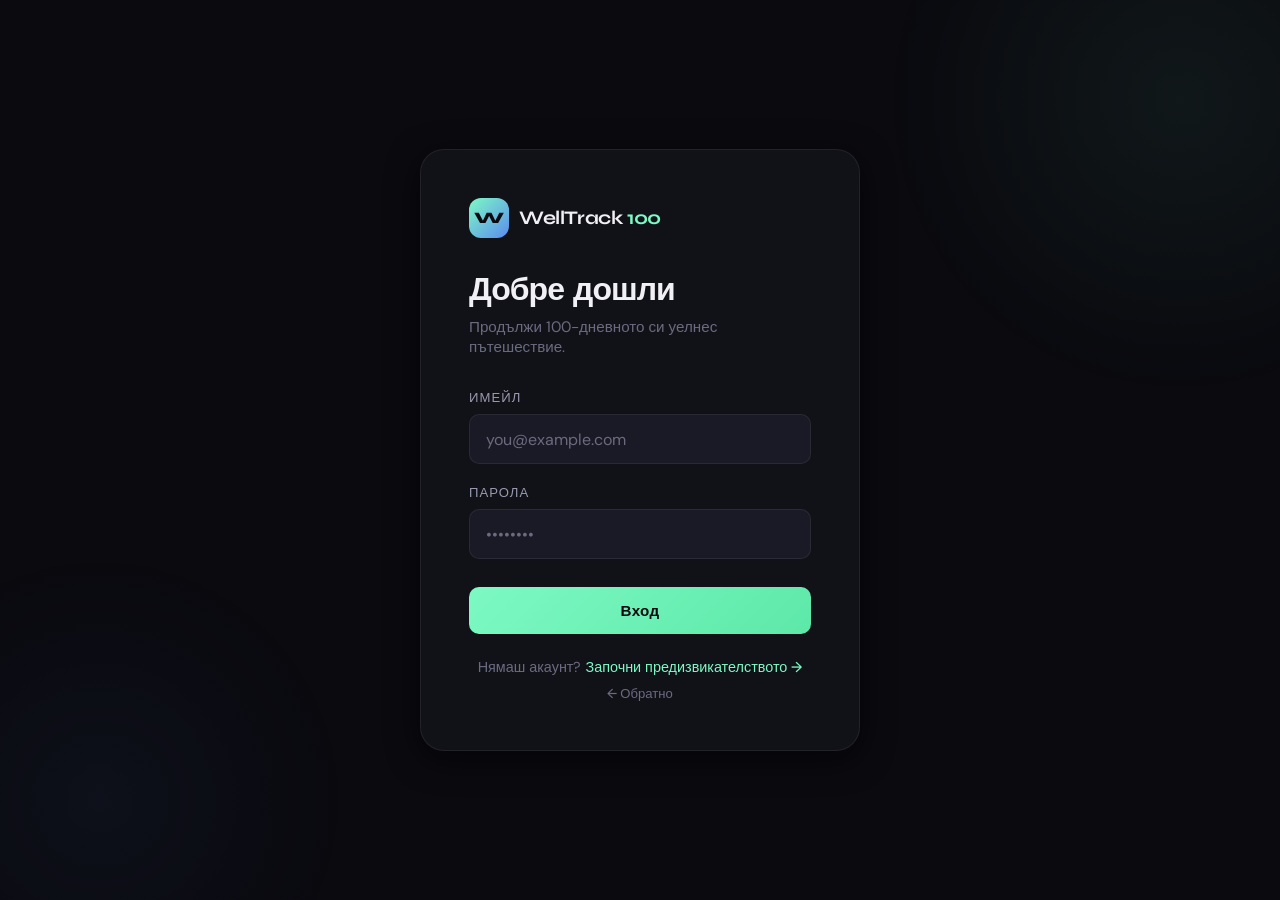
==== commit 5ba9f1cf: "BIG CHAGES" ====
--- a/frontend/dashboard.html
+++ b/frontend/dashboard.html
@@ -4,6 +4,10 @@
   <meta charset="UTF-8" />
   <meta name="viewport" content="width=device-width, initial-scale=1.0" />
   <title>Табло · WellTrack 100</title>
+  <script>
+    // Prevent theme flash
+    try { var s=JSON.parse(localStorage.getItem('wt_user_settings')||'{}'); if(s.theme==='light') document.documentElement.setAttribute('data-theme','light'); } catch(e){}
+  </script>
   <link rel="stylesheet" href="css/style.css" />
   <script src="js/i18n.js"></script>
 </head>
@@ -19,6 +23,7 @@
       <a class="nav-item active" href="dashboard.html"><span class="nav-icon">⚡</span> <span data-i18n="nav.dashboard">Табло</span></a>
       <a class="nav-item" href="levels.html"><span class="nav-icon">🏆</span> <span data-i18n="nav.levels">Нива</span></a>
       <a class="nav-item" href="progress.html"><span class="nav-icon">📈</span> <span data-i18n="nav.progress">Прогрес</span></a>
+      <a class="nav-item" href="journal.html"><span class="nav-icon">📓</span> <span>Журнал</span></a>
       <a class="nav-item" href="friends.html"><span class="nav-icon">👥</span> <span data-i18n="nav.friends">Приятели</span></a>
       <a class="nav-item" href="messages.html"><span class="nav-icon">💬</span> <span data-i18n="nav.messages">Съобщения</span></a>
       <a class="nav-item" href="settings.html"><span class="nav-icon">⚙️</span> <span data-i18n="nav.settings">Настройки</span></a>
@@ -45,18 +50,18 @@
       <div class="day-hero">
         <div class="day-info">
           <h2 id="current-day">Ден 1</h2>
-          <p id="days-remaining">Остават 99 дни до края на предизвикателството</p>
+          <p id="days-remaining">Остават 99 дни</p>
           <p style="margin-top:0.5rem;color:var(--text-muted);font-size:0.85rem" data-i18n="dashboard.youAreStronger">Ти си по-силен от всяко желание 💪</p>
         </div>
-        <div style="display:flex;gap:1.5rem;align-items:center">
+        <div style="display:flex;gap:1.5rem;align-items:center;flex-wrap:wrap;justify-content:center;">
           <div style="text-align:center">
             <div style="font-family:'Syne',sans-serif;font-size:2rem;font-weight:800;color:var(--warn);line-height:1" id="workout-streak">0</div>
-            <div style="font-size:0.72rem;color:var(--text-muted);text-transform:uppercase;letter-spacing:0.08em;margin-top:4px">Серия</div>
-            <div style="font-size:0.68rem;color:var(--text-muted);margin-top:2px">нулира се при пропуск</div>
+            <div style="font-size:0.72rem;color:var(--text-muted);text-transform:uppercase;letter-spacing:0.08em;margin-top:4px" data-i18n="dashboard.dayStreak">Серия</div>
+            <div style="font-size:0.68rem;color:var(--text-muted);margin-top:2px" data-i18n="dashboard.resetsIfMissed">нулира се при пропуск</div>
           </div>
           <div style="text-align:center">
             <div style="font-family:'Syne',sans-serif;font-size:2rem;font-weight:800;color:var(--accent3);line-height:1" id="current-level">0</div>
-            <div style="font-size:0.72rem;color:var(--text-muted);text-transform:uppercase;letter-spacing:0.08em;margin-top:4px">Ниво</div>
+            <div style="font-size:0.72rem;color:var(--text-muted);text-transform:uppercase;letter-spacing:0.08em;margin-top:4px" data-i18n="dashboard.level">Ниво</div>
             <div style="font-size:0.68rem;color:var(--text-muted);margin-top:2px">наваксването е допустимо</div>
           </div>
         </div>
@@ -66,19 +71,19 @@
       <div class="stats-grid">
         <div class="stat-card water">
           <div class="stat-icon">💧</div>
-          <div class="stat-label">Вода днес</div>
+          <div class="stat-label" data-i18n="dashboard.waterIntake">Вода днес</div>
           <div class="stat-value" id="water-stat">0.0</div>
           <div class="stat-target">Цел: 2.5 л / ден</div>
         </div>
         <div class="stat-card workout">
           <div class="stat-icon">🏃</div>
-          <div class="stat-label">Активност</div>
+          <div class="stat-label" data-i18n="dashboard.workoutCompleted">Активност</div>
           <div class="stat-value" id="workout-stat">—</div>
-          <div class="stat-target">Серията се нулира при пропуск</div>
+          <div class="stat-target" data-i18n="dashboard.resetsIfMissed">Серията се нулира при пропуск</div>
         </div>
         <div class="stat-card sleep">
           <div class="stat-icon">😴</div>
-          <div class="stat-label">Сън снощи</div>
+          <div class="stat-label" data-i18n="dashboard.sleepTrack">Сън снощи</div>
           <div class="stat-value" id="sleep-stat">0.0</div>
           <div class="stat-target">Цел: 7–9 ч / нощ</div>
         </div>
@@ -86,24 +91,24 @@
 
       <!-- Cigarette Savings -->
       <div class="savings-section">
-        <h3><span data-i18n="dashboard.cigsSaved">💰 Спестени пари от цигари</span> <span class="badge" data-i18n="dashboard.everyDayCounts">Всеки ден има значение</span></h3>
+        <h3><span data-i18n="dashboard.moneySaved">💰 Спестени пари</span> <span class="badge" data-i18n="dashboard.everyDayCounts">Всеки ден има значение</span></h3>
         <div class="savings-content">
           <div class="savings-card">
             <div class="savings-icon">💵</div>
             <div class="savings-info">
-              <div class="savings-label">Спестени пари</div>
+              <div class="savings-label" data-i18n="dashboard.moneySaved">Спестени пари</div>
               <div class="savings-value" id="money-saved">$0.00</div>
             </div>
           </div>
           <div class="savings-card">
             <div class="savings-icon">🚬</div>
             <div class="savings-info">
-              <div class="savings-label">Избягнати цигари</div>
+              <div class="savings-label" data-i18n="dashboard.cigsSaved">Избегнати цигари</div>
               <div class="savings-value" id="cigs-avoided">0</div>
             </div>
           </div>
           <div class="savings-price-input">
-            <label for="cig-price">Цена на цигари в твоя град</label>
+            <label for="cig-price" data-i18n="dashboard.packPrice">Цена на цигари в твоя град</label>
             <div class="price-input-group">
               <span class="currency">$</span>
               <input type="number" id="cig-price" min="1" max="30" step="0.50" placeholder="7.50" value="7.50" />
@@ -115,27 +120,27 @@
 
       <!-- Log Form -->
       <div class="log-section">
-        <h3 data-i18n-html="dashboard.logProgressTitle">Запиши днешния си прогрес <span class="badge">Ден <span id="log-day-badge">1</span></span></h3>
+        <h3><span data-i18n="dashboard.everyDayCounts">Запиши днешния си прогрес</span> <span class="badge">Ден <span id="log-day-badge">1</span></span></h3>
         <form id="log-form" class="log-form">
           <div class="input-group">
-            <label for="water-input">Прием на вода</label>
+            <label for="water-input" data-i18n="dashboard.waterIntake">Прием на вода</label>
             <div class="input-with-unit">
               <input type="number" id="water-input" min="0" max="10" step="0.1" placeholder="2.5" />
-              <span class="unit">л</span>
+              <span class="unit" data-i18n="dashboard.liters">л</span>
             </div>
           </div>
           <div class="input-group">
-            <label for="sleep-input">Часове сън</label>
+            <label for="sleep-input" data-i18n="dashboard.sleepTrack">Часове сън</label>
             <div class="input-with-unit">
               <input type="number" id="sleep-input" min="0" max="24" step="0.5" placeholder="8.0" />
-              <span class="unit">ч</span>
+              <span class="unit" data-i18n="dashboard.hours">ч</span>
             </div>
           </div>
           <div class="input-group">
-            <label>Извършена активност</label>
+            <label data-i18n="dashboard.workoutCompleted">Извършена активност</label>
             <label class="checkbox-group">
               <input type="checkbox" id="workout-input" />
-              <span>Завърших днешната активност</span>
+              <span data-i18n="dashboard.workoutCompleted">Завърших днешната активност</span>
             </label>
           </div>
           <div class="input-group">
@@ -152,8 +157,6 @@
           <strong style="font-family:'Syne',sans-serif;font-size:0.95rem" data-i18n="dashboard.keepStreak">Запази серията си</strong>
           <p style="color:var(--text-muted);font-size:0.88rem;margin-top:0.3rem;line-height:1.6" data-i18n-html="dashboard.quickTipHtml">
             Серията ти се нулира, ако пропуснеш ден — но твоят <strong>прогрес на ниво не изчезва</strong>.
-            Виж <a href="levels.html" style="color:var(--accent3)">страницата Нива</a> за днешните упражнения
-            — те се адаптират автоматично според <a href="settings.html" style="color:var(--accent3)">настройката за трудност</a>.
           </p>
         </div>
       </div>
@@ -162,11 +165,11 @@
 
   <div id="toast-container" class="toast-container"></div>
   <script src="js/app.js"></script>
-  <script>src = "js/i18n.js"</script>
+  <script src="js/sidebar.js"></script>
   <script>
     document.addEventListener('DOMContentLoaded', () => {
       setTimeout(() => {
-        const user = JSON.parse(localStorage.getItem('wt_user'));
+        const user = JSON.parse(localStorage.getItem('wt_user') || 'null');
         if (!user) return;
         const startDate = new Date(user.startDate || Date.now());
         const day = Math.min(Math.max(Math.floor((new Date() - startDate) / 86400000) + 1, 1), 100);
--- a/frontend/css/style.css
+++ b/frontend/css/style.css
@@ -1,10 +1,17 @@
+/* ================================================================
+   STYLES.CSS — Unified stylesheet — WellTrack 100
+   ================================================================ */
+
 @import url('https://fonts.googleapis.com/css2?family=Syne:wght@400;500;600;700;800&family=DM+Sans:ital,opsz,wght@0,9..40,300;0,9..40,400;0,9..40,500;1,9..40,300&display=swap');
 
+/* ================================================================
+   1. DESIGN TOKENS
+   ================================================================ */
 :root {
   --bg: #0a0a0f;
   --surface: #111118;
   --surface2: #1a1a26;
-  --border: rgba(255,255,255,0.07);
+  --border: rgba(255, 255, 255, 0.07);
   --accent: #7DF9C4;
   --accent2: #5B8DEF;
   --accent3: #F97DCC;
@@ -13,23 +20,55 @@
   --text-dim: #9999b0;
   --danger: #f97d7d;
   --warn: #f9c97d;
+  --smoke: #F9A87D;
+  --alcohol: #B08DEF;
   --radius: 16px;
   --radius-sm: 10px;
-  --shadow: 0 8px 32px rgba(0,0,0,0.5);
-  --glow: 0 0 40px rgba(125,249,196,0.15);
-}
-
-* { margin: 0; padding: 0; box-sizing: border-box; }
+  --shadow: 0 8px 32px rgba(0, 0, 0, 0.5);
+  --glow: 0 0 40px rgba(125, 249, 196, 0.15);
+  --sidebar-width: 260px;
+}
+
+:root[data-theme="light"] {
+  --bg: #ffffff;
+  --surface: #f5f5f7;
+  --surface2: #eeeff1;
+  --border: rgba(0, 0, 0, 0.08);
+  --accent: #00c896;
+  --accent2: #2563eb;
+  --accent3: #d946a6;
+  --text: #1a1a1f;
+  --text-muted: #7b7b8a;
+  --text-dim: #5a5a6a;
+  --danger: #dc2626;
+  --warn: #d97706;
+  --smoke: #ea580c;
+  --alcohol: #8b5cf6;
+  --shadow: 0 8px 32px rgba(0, 0, 0, 0.12);
+}
+
+/* ================================================================
+   2. RESET & BASE
+   ================================================================ */
+*, *::before, *::after {
+  margin: 0;
+  padding: 0;
+  box-sizing: border-box;
+  -webkit-tap-highlight-color: transparent;
+}
+
+html { font-size: 16px; scroll-behavior: smooth; }
 
 body {
   font-family: 'DM Sans', sans-serif;
   background: var(--bg);
   color: var(--text);
   min-height: 100vh;
+  min-height: 100dvh;
   overflow-x: hidden;
-}
-
-/* Ambient background */
+  -webkit-font-smoothing: antialiased;
+}
+
 body::before {
   content: '';
   position: fixed;
@@ -38,6 +77,7 @@
   top: -200px; right: -200px;
   pointer-events: none; z-index: 0;
 }
+
 body::after {
   content: '';
   position: fixed;
@@ -47,27 +87,16 @@
   pointer-events: none; z-index: 0;
 }
 
-h1,h2,h3,h4 { font-family: 'Syne', sans-serif; }
-
+h1, h2, h3, h4 { font-family: 'Syne', sans-serif; }
 a { color: inherit; text-decoration: none; }
-
-/* ─── AUTH PAGES ─────────────────────────────────── */
-.auth-container {
-  min-height: 100vh;
-  display: grid;
-  place-items: center;
-  padding: 2rem;
-  position: relative; z-index: 1;
-}
-
-.auth-card {
-  background: var(--surface);
-  border: 1px solid var(--border);
-  border-radius: 24px;
-  padding: 3rem;
-  width: 100%; max-width: 440px;
-  box-shadow: var(--shadow);
-  animation: slideUp 0.5s ease;
+img, svg { display: block; max-width: 100%; }
+
+/* ================================================================
+   3. ANIMATIONS
+   ================================================================ */
+@keyframes fadeIn {
+  from { opacity: 0; transform: translateY(12px); }
+  to   { opacity: 1; transform: translateY(0); }
 }
 
 @keyframes slideUp {
@@ -75,83 +104,34 @@
   to   { opacity: 1; transform: translateY(0); }
 }
 
-.auth-logo {
-  display: flex;
-  align-items: center;
-  gap: 10px;
-  margin-bottom: 2rem;
-}
-
-.auth-logo .logo-mark {
-  width: 40px; height: 40px;
-  background: linear-gradient(135deg, var(--accent), var(--accent2));
-  border-radius: 12px;
-  display: grid; place-items: center;
-  font-family: 'Syne', sans-serif;
-  font-weight: 800;
-  font-size: 16px;
-  color: #0a0a0f;
-}
-
-.auth-logo span {
-  font-family: 'Syne', sans-serif;
-  font-weight: 700;
-  font-size: 1.2rem;
-  letter-spacing: -0.02em;
-}
-
-.auth-logo span em {
-  color: var(--accent);
-  font-style: normal;
-}
-
-.auth-card h1 {
-  font-size: 2rem;
-  font-weight: 800;
-  letter-spacing: -0.03em;
-  margin-bottom: 0.5rem;
-}
-
-.auth-card .subtitle {
-  color: var(--text-muted);
-  font-size: 0.95rem;
-  margin-bottom: 2rem;
-}
-
-.form-group {
-  margin-bottom: 1.25rem;
-}
-
-.form-group label {
-  display: block;
-  font-size: 0.82rem;
-  font-weight: 500;
-  text-transform: uppercase;
-  letter-spacing: 0.08em;
-  color: var(--text-dim);
-  margin-bottom: 0.5rem;
-}
-
-.form-group input {
-  width: 100%;
-  background: var(--surface2);
-  border: 1px solid var(--border);
-  border-radius: var(--radius-sm);
-  padding: 0.85rem 1rem;
-  color: var(--text);
-  font-family: 'DM Sans', sans-serif;
-  font-size: 0.95rem;
-  transition: border-color 0.2s, box-shadow 0.2s;
-  outline: none;
-}
-
-.form-group input:focus {
-  border-color: rgba(125,249,196,0.4);
-  box-shadow: 0 0 0 3px rgba(125,249,196,0.08);
-}
-
-.form-group input::placeholder { color: var(--text-muted); }
-
+@keyframes slideIn {
+  from { transform: translateX(-100%); }
+  to   { transform: translateX(0); }
+}
+
+@keyframes bounce {
+  0%, 80%, 100% { transform: scale(0.6); opacity: 0.4; }
+  40%            { transform: scale(1); opacity: 1; }
+}
+
+@keyframes toastIn {
+  from { opacity: 0; transform: translateX(20px); }
+  to   { opacity: 1; transform: translateX(0); }
+}
+
+@keyframes pulse {
+  0%, 100% { opacity: 1; }
+  50% { opacity: 0.4; }
+}
+
+/* ================================================================
+   4. UTILITY
+   ================================================================ */
+.hidden { display: none !important; }
+
+/* ================================================================
+   5. BUTTONS
+   ================================================================ */
 .btn-primary {
   width: 100%;
   background: linear-gradient(135deg, var(--accent), #5de8a8);
@@ -166,12 +146,10 @@
   cursor: pointer;
   transition: opacity 0.2s, transform 0.1s, box-shadow 0.2s;
   margin-top: 0.5rem;
-}
-
-.btn-primary:hover {
-  opacity: 0.9;
-  box-shadow: 0 4px 20px rgba(125,249,196,0.3);
-}
+  touch-action: manipulation;
+}
+
+.btn-primary:hover  { opacity: 0.9; box-shadow: 0 4px 20px rgba(125,249,196,0.3); }
 .btn-primary:active { transform: scale(0.98); }
 
 .btn-secondary {
@@ -185,19 +163,44 @@
   font-size: 0.88rem;
   cursor: pointer;
   transition: background 0.2s, border-color 0.2s;
-}
+  touch-action: manipulation;
+}
+
 .btn-secondary:hover { background: var(--surface); border-color: rgba(255,255,255,0.15); }
 
-.auth-footer {
-  text-align: center;
-  margin-top: 1.5rem;
-  color: var(--text-muted);
-  font-size: 0.9rem;
-}
-
-.auth-footer a { color: var(--accent); font-weight: 500; }
-.auth-footer a:hover { text-decoration: underline; }
-
+/* Generic .btn helper */
+.btn {
+  display: inline-flex;
+  align-items: center;
+  justify-content: center;
+  border-radius: var(--radius-sm);
+  padding: 0.6rem 1.1rem;
+  font-family: 'Syne', sans-serif;
+  font-weight: 600;
+  font-size: 0.88rem;
+  cursor: pointer;
+  border: 1px solid var(--border);
+  background: var(--surface2);
+  color: var(--text);
+  transition: all 0.2s;
+  touch-action: manipulation;
+}
+
+.btn:hover { background: var(--surface); border-color: rgba(255,255,255,0.15); }
+
+.btn.btn-primary {
+  background: linear-gradient(135deg, var(--accent), #5de8a8);
+  color: #0a0a0f;
+  border: none;
+  width: auto;
+  margin-top: 0;
+}
+
+.btn.btn-sm { padding: 0.4rem 0.85rem; font-size: 0.82rem; }
+
+/* ================================================================
+   6. ALERTS & TOASTS
+   ================================================================ */
 .alert {
   padding: 0.75rem 1rem;
   border-radius: var(--radius-sm);
@@ -205,585 +208,230 @@
   margin-bottom: 1rem;
   display: none;
 }
-.alert.error { background: rgba(249,125,125,0.1); border: 1px solid rgba(249,125,125,0.3); color: var(--danger); }
+
+.alert.error   { background: rgba(249,125,125,0.1); border: 1px solid rgba(249,125,125,0.3); color: var(--danger); }
 .alert.success { background: rgba(125,249,196,0.1); border: 1px solid rgba(125,249,196,0.3); color: var(--accent); }
-.alert.show { display: block; }
-
-/* ─── MAIN LAYOUT ────────────────────────────────── */
-.app-layout {
+.alert.show    { display: block; }
+
+.toast-container {
+  position: fixed;
+  bottom: 2rem; right: 2rem;
+  z-index: 9999;
+  display: flex;
+  flex-direction: column;
+  gap: 0.5rem;
+}
+
+.toast {
+  background: var(--surface);
+  border: 1px solid var(--border);
+  border-radius: 12px;
+  padding: 0.85rem 1.25rem;
+  font-size: 0.88rem;
+  display: flex;
+  align-items: center;
+  gap: 8px;
+  box-shadow: var(--shadow);
+  animation: toastIn 0.3s ease;
+  min-width: 220px;
+  max-width: calc(100vw - 2rem);
+}
+
+.toast.success { border-color: rgba(125,249,196,0.3); }
+.toast.success .toast-icon { color: var(--accent); }
+.toast.error   { border-color: rgba(249,125,125,0.3); }
+.toast.error .toast-icon   { color: var(--danger); }
+
+/* ================================================================
+   7. LOADING DOTS
+   ================================================================ */
+.loading-dots span {
+  display: inline-block;
+  width: 6px; height: 6px;
+  background: var(--accent);
+  border-radius: 50%;
+  margin: 0 2px;
+  animation: bounce 1s ease infinite;
+}
+
+.loading-dots span:nth-child(2) { animation-delay: 0.15s; }
+.loading-dots span:nth-child(3) { animation-delay: 0.30s; }
+
+/* ================================================================
+   8. AUTH PAGES
+   ================================================================ */
+.auth-container {
+  min-height: 100vh;
+  min-height: 100dvh;
   display: grid;
-  grid-template-columns: 260px 1fr;
-  min-height: 100vh;
-  position: relative; z-index: 1;
-}
-
-/* ─── SIDEBAR ────────────────────────────────────── */
-.sidebar {
-  background: var(--surface);
-  border-right: 1px solid var(--border);
-  padding: 2rem 1.5rem;
-  display: flex;
-  flex-direction: column;
-  position: sticky;
-  top: 0; height: 100vh;
-  overflow-y: auto;
-}
-
-.sidebar-logo {
+  place-items: center;
+  padding: 1.5rem;
+  position: relative;
+  z-index: 1;
+}
+
+.auth-card {
+  background: var(--surface);
+  border: 1px solid var(--border);
+  border-radius: 24px;
+  padding: clamp(1.75rem, 5vw, 3rem);
+  width: 100%;
+  max-width: 440px;
+  box-shadow: var(--shadow);
+  animation: slideUp 0.5s ease;
+}
+
+.auth-logo {
   display: flex;
   align-items: center;
   gap: 10px;
-  margin-bottom: 2.5rem;
-  padding-bottom: 1.5rem;
-  border-bottom: 1px solid var(--border);
-}
-
-.logo-mark {
-  width: 38px; height: 38px;
+  margin-bottom: 2rem;
+}
+
+.auth-logo .logo-mark {
+  width: 40px; height: 40px;
   background: linear-gradient(135deg, var(--accent), var(--accent2));
-  border-radius: 10px;
-  display: grid; place-items: center;
+  border-radius: 12px;
+  display: grid;
+  place-items: center;
   font-family: 'Syne', sans-serif;
   font-weight: 800;
-  font-size: 15px;
+  font-size: 16px;
   color: #0a0a0f;
-}
-
-.logo-text {
+  flex-shrink: 0;
+}
+
+.auth-logo span {
   font-family: 'Syne', sans-serif;
   font-weight: 700;
-  font-size: 1.05rem;
-  line-height: 1.2;
-}
-.logo-text small {
-  display: block;
-  color: var(--accent);
-  font-size: 0.72rem;
-  font-weight: 500;
-  letter-spacing: 0.1em;
-  text-transform: uppercase;
-}
-
-.nav-section-label {
-  font-size: 0.68rem;
-  font-weight: 600;
-  letter-spacing: 0.12em;
-  text-transform: uppercase;
-  color: var(--text-muted);
-  margin: 1.5rem 0 0.6rem 0.5rem;
-}
-
-.nav-item {
-  display: flex;
-  align-items: center;
-  gap: 10px;
-  padding: 0.65rem 0.75rem;
-  border-radius: var(--radius-sm);
-  color: var(--text-dim);
-  font-size: 0.9rem;
-  font-weight: 500;
-  cursor: pointer;
-  transition: all 0.15s;
-  margin-bottom: 2px;
-}
-
-.nav-item:hover { background: var(--surface2); color: var(--text); }
-
-.nav-item.active {
-  background: rgba(125,249,196,0.1);
-  color: var(--accent);
-  border: 1px solid rgba(125,249,196,0.15);
-}
-
-.nav-item .nav-icon { font-size: 1rem; width: 20px; text-align: center; }
-
-.sidebar-bottom {
-  margin-top: auto;
-  padding-top: 1.5rem;
-  border-top: 1px solid var(--border);
-}
-
-.user-chip {
-  display: flex;
-  align-items: center;
-  gap: 10px;
-  padding: 0.6rem 0.75rem;
-  border-radius: var(--radius-sm);
-}
-
-.user-avatar {
-  width: 32px; height: 32px;
-  background: linear-gradient(135deg, var(--accent2), var(--accent3));
-  border-radius: 50%;
-  display: grid; place-items: center;
-  font-family: 'Syne', sans-serif;
-  font-weight: 700;
-  font-size: 13px;
-  color: white;
-  flex-shrink: 0;
-}
-
-.user-name {
-  font-size: 0.88rem;
-  font-weight: 500;
-  flex: 1;
-  overflow: hidden;
-  text-overflow: ellipsis;
-  white-space: nowrap;
-}
-
-.logout-btn {
-  background: none;
-  border: none;
-  color: var(--text-muted);
-  cursor: pointer;
-  font-size: 1rem;
-  padding: 4px;
-  border-radius: 6px;
-  transition: color 0.2s;
-}
-.logout-btn:hover { color: var(--danger); }
-
-/* ─── MAIN CONTENT ───────────────────────────────── */
-.main-content {
-  padding: 2.5rem 3rem;
-  overflow-y: auto;
-}
-
-.page-header {
-  margin-bottom: 2.5rem;
-}
-
-.page-header h1 {
-  font-size: 2.2rem;
+  font-size: 1.2rem;
+  letter-spacing: -0.02em;
+}
+
+.auth-logo span em { color: var(--accent); font-style: normal; }
+
+.auth-card h1 {
+  font-size: clamp(1.6rem, 5vw, 2rem);
   font-weight: 800;
   letter-spacing: -0.03em;
-  margin-bottom: 0.25rem;
-}
-
-.page-header .breadcrumb {
+  margin-bottom: 0.5rem;
+}
+
+.auth-card .subtitle {
   color: var(--text-muted);
-  font-size: 0.9rem;
-}
-.page-header .breadcrumb span { color: var(--accent); }
-
-/* ─── DAY COUNTER HERO ───────────────────────────── */
-.day-hero {
-  background: linear-gradient(135deg, var(--surface2) 0%, rgba(125,249,196,0.05) 100%);
-  border: 1px solid rgba(125,249,196,0.15);
-  border-radius: 20px;
-  padding: 2rem 2.5rem;
+  font-size: 0.95rem;
   margin-bottom: 2rem;
-  display: flex;
-  align-items: center;
-  justify-content: space-between;
-  overflow: hidden;
-  position: relative;
-}
-
-.day-hero::before {
-  content: '';
-  position: absolute;
-  right: -40px; top: -40px;
-  width: 200px; height: 200px;
-  background: radial-gradient(circle, rgba(125,249,196,0.1) 0%, transparent 70%);
-  pointer-events: none;
-}
-
-.day-info h2 {
-  font-size: 3.5rem;
-  font-weight: 800;
-  letter-spacing: -0.04em;
-  color: var(--accent);
-  line-height: 1;
-  margin-bottom: 0.4rem;
-}
-
-.day-info p {
-  color: var(--text-dim);
-  font-size: 0.95rem;
-}
-
-
-/* ─── STATS GRID ─────────────────────────────────── */
-.stats-grid {
-  display: grid;
-  grid-template-columns: repeat(3, 1fr);
-  gap: 1.25rem;
-  margin-bottom: 2rem;
-}
-
-.stat-card {
-  background: var(--surface);
-  border: 1px solid var(--border);
-  border-radius: var(--radius);
-  padding: 1.5rem;
-  transition: border-color 0.2s, transform 0.2s;
-  cursor: default;
-}
-
-.stat-card:hover {
-  border-color: rgba(255,255,255,0.12);
-  transform: translateY(-2px);
-}
-
-.stat-card .stat-icon {
-  font-size: 1.5rem;
-  margin-bottom: 1rem;
-  display: inline-block;
-  padding: 0.5rem;
-  background: var(--surface2);
-  border-radius: 10px;
-}
-
-.stat-card .stat-label {
-  font-size: 0.78rem;
-  font-weight: 600;
-  letter-spacing: 0.1em;
+}
+
+.form-group { margin-bottom: 1.25rem; }
+
+.form-group label {
+  display: block;
+  font-size: 0.82rem;
+  font-weight: 500;
   text-transform: uppercase;
-  color: var(--text-muted);
-  margin-bottom: 0.5rem;
-}
-
-.stat-card .stat-value {
-  font-family: 'Syne', sans-serif;
-  font-size: 2rem;
-  font-weight: 800;
-  letter-spacing: -0.02em;
-  line-height: 1;
-  margin-bottom: 0.3rem;
-}
-
-.stat-card .stat-target {
-  font-size: 0.82rem;
-  color: var(--text-muted);
-}
-
-.stat-card.water .stat-value { color: var(--accent2); }
-.stat-card.workout .stat-value { color: var(--accent); }
-.stat-card.sleep .stat-value { color: var(--accent3); }
-
-/* ─── SAVINGS SECTION ────────────────────────────── */
-.savings-section {
-  background: linear-gradient(135deg, var(--surface) 0%, rgba(249,125,204,0.03) 100%);
-  border: 1px solid rgba(91,141,239,0.2);
-  border-radius: var(--radius);
-  padding: 2rem;
-  margin-bottom: 2rem;
-}
-
-.savings-section h3 {
-  font-size: 1.1rem;
-  font-weight: 700;
-  margin-bottom: 1.5rem;
-  display: flex;
-  align-items: center;
-  gap: 8px;
-}
-
-.savings-section h3 .badge {
-  font-size: 0.7rem;
-  background: rgba(91,141,239,0.15);
-  color: var(--accent2);
-  padding: 2px 8px;
-  border-radius: 20px;
-  letter-spacing: 0.05em;
-}
-
-.savings-content {
-  display: grid;
-  grid-template-columns: 1fr 1fr 1fr;
-  gap: 1.5rem;
-}
-
-.savings-card {
-  background: var(--surface2);
-  border: 1px solid var(--border);
-  border-radius: var(--radius-sm);
-  padding: 1.5rem;
-  display: flex;
-  align-items: center;
-  gap: 1rem;
-}
-
-.savings-icon {
-  font-size: 2.5rem;
-}
-
-.savings-info {
-  flex: 1;
-}
-
-.savings-label {
-  font-size: 0.78rem;
-  font-weight: 600;
   letter-spacing: 0.08em;
-  text-transform: uppercase;
-  color: var(--text-muted);
-  margin-bottom: 0.5rem;
-}
-
-.savings-value {
-  font-family: 'Syne', sans-serif;
-  font-size: 1.8rem;
-  font-weight: 800;
-  color: var(--accent2);
-  line-height: 1;
-}
-
-.savings-price-input {
-  background: var(--surface2);
-  border: 1px solid var(--border);
-  border-radius: var(--radius-sm);
-  padding: 1.5rem;
-}
-
-.savings-price-input label {
-  display: block;
-  font-size: 0.78rem;
-  font-weight: 600;
-  letter-spacing: 0.08em;
-  text-transform: uppercase;
-  color: var(--text-dim);
-  margin-bottom: 0.75rem;
-}
-
-.price-input-group {
-  display: flex;
-  align-items: center;
-  gap: 0.5rem;
-  position: relative;
-}
-
-.price-input-group .currency {
-  font-size: 1.1rem;
-  font-weight: 600;
-  color: var(--text-muted);
-}
-
-.price-input-group input {
-  width: 100%;
-  background: var(--surface);
-  border: 1px solid var(--border);
-  border-radius: var(--radius-sm);
-  padding: 0.75rem 3.5rem 0.75rem 0.75rem;
-  color: var(--text);
-  font-family: 'Syne', sans-serif;
-  font-size: 1.1rem;
-  font-weight: 600;
-  outline: none;
-  transition: border-color 0.2s;
-}
-
-.price-input-group input:focus {
-  border-color: rgba(91,141,239,0.4);
-}
-
-.price-input-group .unit {
-  position: absolute;
-  right: 0.75rem;
-  font-size: 0.78rem;
-  color: var(--text-muted);
-  font-weight: 500;
-  pointer-events: none;
-}
-
-/* ─── LOG FORM ───────────────────────────────────── */
-.log-section {
-  background: var(--surface);
-  border: 1px solid var(--border);
-  border-radius: var(--radius);
-  padding: 2rem;
-  margin-bottom: 2rem;
-}
-
-.log-section h3 {
-  font-size: 1.1rem;
-  font-weight: 700;
-  margin-bottom: 1.5rem;
-  display: flex;
-  align-items: center;
-  gap: 8px;
-}
-
-.log-section h3 .badge {
-  font-size: 0.7rem;
-  background: rgba(125,249,196,0.15);
-  color: var(--accent);
-  padding: 2px 8px;
-  border-radius: 20px;
-  letter-spacing: 0.05em;
-}
-
-.log-form {
-  display: grid;
-  grid-template-columns: 1fr 1fr 1fr auto;
-  gap: 1rem;
-  align-items: end;
-}
-
-.input-group label {
-  display: block;
-  font-size: 0.78rem;
-  font-weight: 600;
-  letter-spacing: 0.08em;
-  text-transform: uppercase;
   color: var(--text-dim);
   margin-bottom: 0.5rem;
 }
 
-.input-with-unit {
-  position: relative;
-}
-
-.input-with-unit input {
+.form-group input {
   width: 100%;
   background: var(--surface2);
   border: 1px solid var(--border);
   border-radius: var(--radius-sm);
-  padding: 0.75rem 3rem 0.75rem 1rem;
+  padding: 0.85rem 1rem;
   color: var(--text);
   font-family: 'DM Sans', sans-serif;
   font-size: 1rem;
+  transition: border-color 0.2s, box-shadow 0.2s;
+  outline: none;
+  -webkit-appearance: none;
+}
+
+.form-group input:focus {
+  border-color: rgba(125,249,196,0.4);
+  box-shadow: 0 0 0 3px rgba(125,249,196,0.08);
+}
+
+.form-group input::placeholder { color: var(--text-muted); }
+
+.auth-footer {
+  text-align: center;
+  margin-top: 1.5rem;
+  color: var(--text-muted);
+  font-size: 0.9rem;
+}
+
+.auth-footer a { color: var(--accent); font-weight: 500; }
+.auth-footer a:hover { text-decoration: underline; }
+
+/* ================================================================
+   9. HOME / LANDING PAGE
+   ================================================================ */
+.home-nav {
+  position: fixed;
+  top: 0; left: 0; right: 0;
+  padding: 1rem 1.5rem;
+  display: flex;
+  align-items: center;
+  justify-content: space-between;
+  z-index: 100;
+  background: rgba(10,10,15,0.85);
+  backdrop-filter: blur(20px);
+  -webkit-backdrop-filter: blur(20px);
+  border-bottom: 1px solid var(--border);
+}
+
+:root[data-theme="light"] .home-nav {
+  background: rgba(255,255,255,0.85);
+}
+
+.home-nav .logo-area {
+  display: flex;
+  align-items: center;
+  gap: 10px;
+  font-family: 'Syne', sans-serif;
+  font-weight: 700;
+  font-size: 1rem;
+}
+
+.home-nav .nav-links {
+  display: flex;
+  gap: 0.5rem;
+  flex-wrap: wrap;
+  align-items: center;
+}
+
+.home-nav .nav-links a {
+  font-size: 0.85rem;
   font-weight: 500;
-  outline: none;
-  transition: border-color 0.2s;
-}
-
-.input-with-unit input:focus {
-  border-color: rgba(125,249,196,0.4);
-}
-
-.input-with-unit .unit {
-  position: absolute;
-  right: 0.75rem; top: 50%;
-  transform: translateY(-50%);
-  font-size: 0.75rem;
-  color: var(--text-muted);
-  font-weight: 500;
-}
-
-.checkbox-group {
-  display: flex;
-  align-items: center;
-  gap: 8px;
-  padding: 0.75rem 1rem;
-  background: var(--surface2);
-  border: 1px solid var(--border);
-  border-radius: var(--radius-sm);
-  cursor: pointer;
-  transition: border-color 0.2s;
-}
-
-.checkbox-group input[type="checkbox"] {
-  width: 18px; height: 18px;
-  accent-color: var(--accent);
-  cursor: pointer;
-}
-
-.checkbox-group span {
-  font-size: 0.9rem;
   color: var(--text-dim);
-}
-
-/* ─── PROGRESS PAGE ──────────────────────────────── */
-.progress-overview {
-  display: grid;
-  grid-template-columns: 1fr 2fr;
-  gap: 1.5rem;
-  margin-bottom: 2rem;
-}
-
-.progress-summary-card {
-  background: var(--surface);
-  border: 1px solid var(--border);
-  border-radius: var(--radius);
-  padding: 2rem;
+  padding: 0.45rem 0.85rem;
+  border-radius: 8px;
+  transition: all 0.15s;
+  white-space: nowrap;
+}
+
+.home-nav .nav-links a:hover { color: var(--text); background: var(--surface); }
+
+.home-nav .nav-links a.cta {
+  background: rgba(125,249,196,0.1);
+  color: var(--accent);
+  border: 1px solid rgba(125,249,196,0.2);
+}
+
+.home-hero {
+  min-height: 100vh;
+  min-height: 100dvh;
   display: flex;
   flex-direction: column;
   align-items: center;
   justify-content: center;
   text-align: center;
-  gap: 1rem;
-}
-
-
-.progress-history {
-  background: var(--surface);
-  border: 1px solid var(--border);
-  border-radius: var(--radius);
-  padding: 2rem;
-}
-
-.progress-history h3 {
-  font-size: 1rem;
-  font-weight: 700;
-  margin-bottom: 1.5rem;
-}
-
-.history-table {
-  width: 100%;
-  border-collapse: collapse;
-  font-size: 0.88rem;
-}
-
-.history-table th {
-  text-align: left;
-  padding: 0.5rem 0.75rem;
-  font-size: 0.72rem;
-  font-weight: 600;
-  letter-spacing: 0.08em;
-  text-transform: uppercase;
-  color: var(--text-muted);
-  border-bottom: 1px solid var(--border);
-}
-
-.history-table td {
-  padding: 0.75rem;
-  border-bottom: 1px solid rgba(255,255,255,0.03);
-  color: var(--text-dim);
-}
-
-.history-table tr:hover td { background: rgba(255,255,255,0.02); color: var(--text); }
-
-.history-table .day-num {
-  font-family: 'Syne', sans-serif;
-  font-weight: 700;
-  color: var(--text);
-}
-
-.history-table .workout-check { color: var(--accent); }
-.history-table .workout-no { color: var(--text-muted); }
-
-.mini-bar {
-  display: flex;
-  align-items: center;
-  gap: 8px;
-}
-
-.mini-bar-track {
-  flex: 1; height: 4px;
-  background: var(--surface2);
-  border-radius: 2px;
-  overflow: hidden;
-}
-
-.mini-bar-fill {
-  height: 100%;
-  border-radius: 2px;
-  background: var(--accent2);
-}
-
-/* ─── HOME PAGE ──────────────────────────────────── */
-.home-hero {
-  min-height: 100vh;
-  display: flex;
-  flex-direction: column;
-  align-items: center;
-  justify-content: center;
-  text-align: center;
-  padding: 3rem 2rem;
-  position: relative; z-index: 1;
+  padding: 5rem 1.5rem 3rem;
+  position: relative;
+  z-index: 1;
 }
 
 .home-hero .tagline {
@@ -802,7 +450,7 @@
 }
 
 .home-hero h1 {
-  font-size: clamp(3rem, 8vw, 6rem);
+  font-size: clamp(2.5rem, 8vw, 6rem);
   font-weight: 800;
   letter-spacing: -0.04em;
   line-height: 1;
@@ -810,15 +458,12 @@
   animation: fadeIn 0.6s ease 0.1s both;
 }
 
-.home-hero h1 .highlight {
-  color: var(--accent);
-  position: relative;
-}
+.home-hero h1 .highlight { color: var(--accent); }
 
 .home-hero p {
   max-width: 480px;
   color: var(--text-dim);
-  font-size: 1.1rem;
+  font-size: clamp(0.95rem, 3vw, 1.1rem);
   line-height: 1.7;
   margin-bottom: 2.5rem;
   animation: fadeIn 0.6s ease 0.2s both;
@@ -828,6 +473,7 @@
   display: flex;
   gap: 1rem;
   justify-content: center;
+  flex-wrap: wrap;
   animation: fadeIn 0.6s ease 0.3s both;
 }
 
@@ -844,7 +490,9 @@
   transition: all 0.2s;
   text-decoration: none;
   display: inline-block;
-}
+  touch-action: manipulation;
+}
+
 .btn-home-primary:hover { box-shadow: 0 8px 30px rgba(125,249,196,0.35); transform: translateY(-2px); }
 
 .btn-home-ghost {
@@ -860,13 +508,15 @@
   transition: all 0.2s;
   text-decoration: none;
   display: inline-block;
-}
+  touch-action: manipulation;
+}
+
 .btn-home-ghost:hover { border-color: rgba(255,255,255,0.2); background: var(--surface); }
 
 .features-grid {
   display: grid;
   grid-template-columns: repeat(3, 1fr);
-  gap: 1.5rem;
+  gap: 1.25rem;
   max-width: 800px;
   margin: 4rem auto 0;
   animation: fadeIn 0.6s ease 0.4s both;
@@ -880,165 +530,604 @@
   text-align: left;
   transition: border-color 0.2s;
 }
+
 .feature-chip:hover { border-color: rgba(125,249,196,0.2); }
 .feature-chip .feat-icon { font-size: 1.5rem; margin-bottom: 0.75rem; }
 .feature-chip h3 { font-size: 0.95rem; font-weight: 700; margin-bottom: 0.4rem; }
-.feature-chip p { font-size: 0.82rem; color: var(--text-muted); line-height: 1.5; }
-
-@keyframes fadeIn {
-  from { opacity: 0; transform: translateY(12px); }
-  to   { opacity: 1; transform: translateY(0); }
-}
-
-/* ─── HOME NAV ───────────────────────────────────── */
-.home-nav {
-  position: fixed;
-  top: 0; left: 0; right: 0;
-  padding: 1.25rem 3rem;
-  display: flex;
-  align-items: center;
-  justify-content: space-between;
-  z-index: 100;
-  background: rgba(10,10,15,0.8);
-  backdrop-filter: blur(20px);
+.feature-chip p  { font-size: 0.82rem; color: var(--text-muted); line-height: 1.5; }
+
+/* ================================================================
+   10. APP LAYOUT — Sidebar + Main
+   ================================================================ */
+.app-layout {
+  display: grid;
+  grid-template-columns: var(--sidebar-width) 1fr;
+  min-height: 100vh;
+  min-height: 100dvh;
+  position: relative;
+  z-index: 1;
+}
+
+/* ── Sidebar ── */
+.sidebar {
+  background: var(--surface);
+  border-right: 1px solid var(--border);
+  padding: 2rem 1.5rem;
+  display: flex;
+  flex-direction: column;
+  position: sticky;
+  top: 0;
+  height: 100vh;
+  height: 100dvh;
+  overflow-y: auto;
+  z-index: 200;
+  transition: transform 0.3s ease, box-shadow 0.3s ease;
+  flex-shrink: 0;
+}
+
+.sidebar-logo {
+  display: flex;
+  align-items: center;
+  gap: 10px;
+  margin-bottom: 2.5rem;
+  padding-bottom: 1.5rem;
   border-bottom: 1px solid var(--border);
 }
 
-.home-nav .logo-area {
-  display: flex; align-items: center; gap: 10px;
-  font-family: 'Syne', sans-serif; font-weight: 700; font-size: 1rem;
-}
-
-.home-nav .nav-links { display: flex; gap: 1rem; }
-
-.home-nav .nav-links a {
+.logo-mark {
+  width: 38px; height: 38px;
+  background: linear-gradient(135deg, var(--accent), var(--accent2));
+  border-radius: 10px;
+  display: grid;
+  place-items: center;
+  font-family: 'Syne', sans-serif;
+  font-weight: 800;
+  font-size: 15px;
+  color: #0a0a0f;
+  flex-shrink: 0;
+}
+
+.logo-text {
+  font-family: 'Syne', sans-serif;
+  font-weight: 700;
+  font-size: 1.05rem;
+  line-height: 1.2;
+}
+
+.logo-text small {
+  display: block;
+  color: var(--accent);
+  font-size: 0.72rem;
+  font-weight: 500;
+  letter-spacing: 0.1em;
+  text-transform: uppercase;
+}
+
+.nav-section-label {
+  font-size: 0.68rem;
+  font-weight: 600;
+  letter-spacing: 0.12em;
+  text-transform: uppercase;
+  color: var(--text-muted);
+  margin: 1.5rem 0 0.6rem 0.5rem;
+}
+
+.nav-item {
+  display: flex;
+  align-items: center;
+  gap: 10px;
+  padding: 0.65rem 0.75rem;
+  border-radius: var(--radius-sm);
+  color: var(--text-dim);
+  font-size: 0.9rem;
+  font-weight: 500;
+  cursor: pointer;
+  transition: all 0.15s;
+  margin-bottom: 2px;
+  touch-action: manipulation;
+  border: 1px solid transparent;
+}
+
+.nav-item:hover { background: var(--surface2); color: var(--text); }
+
+.nav-item.active {
+  background: rgba(125,249,196,0.1);
+  color: var(--accent);
+  border-color: rgba(125,249,196,0.15);
+}
+
+.nav-item .nav-icon {
+  font-size: 1rem;
+  width: 20px;
+  text-align: center;
+  flex-shrink: 0;
+}
+
+.sidebar-bottom {
+  margin-top: auto;
+  padding-top: 1.5rem;
+  border-top: 1px solid var(--border);
+}
+
+.user-chip {
+  display: flex;
+  align-items: center;
+  gap: 10px;
+  padding: 0.6rem 0.75rem;
+  border-radius: var(--radius-sm);
+}
+
+.user-avatar {
+  width: 32px; height: 32px;
+  background: linear-gradient(135deg, var(--accent2), var(--accent3));
+  border-radius: 50%;
+  display: grid;
+  place-items: center;
+  font-family: 'Syne', sans-serif;
+  font-weight: 700;
+  font-size: 13px;
+  color: white;
+  flex-shrink: 0;
+}
+
+.user-name {
   font-size: 0.88rem;
   font-weight: 500;
+  flex: 1;
+  overflow: hidden;
+  text-overflow: ellipsis;
+  white-space: nowrap;
+}
+
+.logout-btn {
+  background: none;
+  border: none;
+  color: var(--text-muted);
+  cursor: pointer;
+  font-size: 1rem;
+  padding: 4px;
+  border-radius: 6px;
+  transition: color 0.2s;
+  touch-action: manipulation;
+}
+
+.logout-btn:hover { color: var(--danger); }
+
+/* ── Mobile hamburger ── */
+.sidebar-toggle {
+  display: none;
+  position: fixed;
+  top: 1rem; left: 1rem;
+  z-index: 300;
+  background: var(--surface);
+  border: 1px solid var(--border);
+  border-radius: 10px;
+  width: 42px; height: 42px;
+  align-items: center;
+  justify-content: center;
+  font-size: 1.3rem;
+  cursor: pointer;
+  touch-action: manipulation;
+  box-shadow: var(--shadow);
+}
+
+/* ── Overlay ── */
+.sidebar-overlay {
+  display: none;
+  position: fixed;
+  inset: 0;
+  background: rgba(0,0,0,0.6);
+  z-index: 199;
+  backdrop-filter: blur(4px);
+}
+
+.sidebar-overlay.show { display: block; }
+
+/* ── Main Content ── */
+.main-content {
+  padding: clamp(1.25rem, 4vw, 2.5rem) clamp(1.25rem, 5vw, 3rem);
+  overflow-y: auto;
+  min-width: 0;
+}
+
+.page-header { margin-bottom: 2.5rem; }
+
+.page-header h1 {
+  font-size: clamp(1.6rem, 5vw, 2.2rem);
+  font-weight: 800;
+  letter-spacing: -0.03em;
+  margin-bottom: 0.25rem;
+}
+
+.page-header .breadcrumb { color: var(--text-muted); font-size: 0.9rem; }
+.page-header .breadcrumb span { color: var(--accent); }
+
+/* ================================================================
+   11. DASHBOARD — Day Hero, Stats, Savings, Log
+   ================================================================ */
+.day-hero {
+  background: linear-gradient(135deg, var(--surface2) 0%, rgba(125,249,196,0.05) 100%);
+  border: 1px solid rgba(125,249,196,0.15);
+  border-radius: 20px;
+  padding: 2rem 2.5rem;
+  margin-bottom: 2rem;
+  display: flex;
+  align-items: center;
+  justify-content: space-between;
+  overflow: hidden;
+  position: relative;
+  flex-wrap: wrap;
+  gap: 1rem;
+}
+
+.day-hero::before {
+  content: '';
+  position: absolute;
+  right: -40px; top: -40px;
+  width: 200px; height: 200px;
+  background: radial-gradient(circle, rgba(125,249,196,0.1) 0%, transparent 70%);
+  pointer-events: none;
+}
+
+.day-info h2 {
+  font-size: clamp(2.5rem, 8vw, 3.5rem);
+  font-weight: 800;
+  letter-spacing: -0.04em;
+  color: var(--accent);
+  line-height: 1;
+  margin-bottom: 0.4rem;
+}
+
+.day-info p { color: var(--text-dim); font-size: 0.95rem; }
+
+.stats-grid {
+  display: grid;
+  grid-template-columns: repeat(3, 1fr);
+  gap: 1.25rem;
+  margin-bottom: 2rem;
+}
+
+.stat-card {
+  background: var(--surface);
+  border: 1px solid var(--border);
+  border-radius: var(--radius);
+  padding: 1.5rem;
+  transition: border-color 0.2s, transform 0.2s;
+  cursor: default;
+}
+
+.stat-card:hover { border-color: rgba(255,255,255,0.12); transform: translateY(-2px); }
+
+.stat-card .stat-icon {
+  font-size: 1.5rem;
+  margin-bottom: 1rem;
+  display: inline-block;
+  padding: 0.5rem;
+  background: var(--surface2);
+  border-radius: 10px;
+}
+
+.stat-card .stat-label {
+  font-size: 0.78rem;
+  font-weight: 600;
+  letter-spacing: 0.1em;
+  text-transform: uppercase;
+  color: var(--text-muted);
+  margin-bottom: 0.5rem;
+}
+
+.stat-card .stat-value {
+  font-family: 'Syne', sans-serif;
+  font-size: clamp(1.5rem, 4vw, 2rem);
+  font-weight: 800;
+  letter-spacing: -0.02em;
+  line-height: 1;
+  margin-bottom: 0.3rem;
+}
+
+.stat-card .stat-target { font-size: 0.82rem; color: var(--text-muted); }
+.stat-card.water .stat-value   { color: var(--accent2); }
+.stat-card.workout .stat-value { color: var(--accent); }
+.stat-card.sleep .stat-value   { color: var(--accent3); }
+
+/* Savings */
+.savings-section {
+  background: linear-gradient(135deg, var(--surface) 0%, rgba(249,125,204,0.03) 100%);
+  border: 1px solid rgba(91,141,239,0.2);
+  border-radius: var(--radius);
+  padding: 2rem;
+  margin-bottom: 2rem;
+}
+
+.savings-section h3 {
+  font-size: 1.1rem;
+  font-weight: 700;
+  margin-bottom: 1.5rem;
+  display: flex;
+  align-items: center;
+  gap: 8px;
+  flex-wrap: wrap;
+}
+
+.savings-section h3 .badge, .log-section h3 .badge {
+  font-size: 0.7rem;
+  padding: 2px 8px;
+  border-radius: 20px;
+  letter-spacing: 0.05em;
+}
+
+.savings-section h3 .badge {
+  background: rgba(91,141,239,0.15);
+  color: var(--accent2);
+}
+
+.savings-content {
+  display: grid;
+  grid-template-columns: repeat(3, 1fr);
+  gap: 1.25rem;
+}
+
+.savings-card {
+  background: var(--surface2);
+  border: 1px solid var(--border);
+  border-radius: var(--radius-sm);
+  padding: 1.25rem;
+  display: flex;
+  align-items: center;
+  gap: 1rem;
+}
+
+.savings-icon { font-size: 2rem; flex-shrink: 0; }
+
+.savings-info { flex: 1; min-width: 0; }
+
+.savings-label {
+  font-size: 0.72rem;
+  font-weight: 600;
+  letter-spacing: 0.08em;
+  text-transform: uppercase;
+  color: var(--text-muted);
+  margin-bottom: 0.4rem;
+}
+
+.savings-value {
+  font-family: 'Syne', sans-serif;
+  font-size: clamp(1.3rem, 4vw, 1.8rem);
+  font-weight: 800;
+  color: var(--accent2);
+  line-height: 1;
+}
+
+.savings-price-input {
+  background: var(--surface2);
+  border: 1px solid var(--border);
+  border-radius: var(--radius-sm);
+  padding: 1.25rem;
+}
+
+.savings-price-input label {
+  display: block;
+  font-size: 0.72rem;
+  font-weight: 600;
+  letter-spacing: 0.08em;
+  text-transform: uppercase;
   color: var(--text-dim);
-  padding: 0.5rem 1rem;
-  border-radius: 8px;
-  transition: all 0.15s;
-}
-.home-nav .nav-links a:hover { color: var(--text); background: var(--surface); }
-
-.home-nav .nav-links a.cta {
-  background: rgba(125,249,196,0.1);
+  margin-bottom: 0.75rem;
+}
+
+.price-input-group {
+  display: flex;
+  align-items: center;
+  gap: 0.5rem;
+  position: relative;
+}
+
+.price-input-group .currency { font-size: 1.1rem; font-weight: 600; color: var(--text-muted); }
+
+.price-input-group input {
+  width: 100%;
+  background: var(--surface);
+  border: 1px solid var(--border);
+  border-radius: var(--radius-sm);
+  padding: 0.75rem 3.5rem 0.75rem 0.75rem;
+  color: var(--text);
+  font-family: 'Syne', sans-serif;
+  font-size: 1.1rem;
+  font-weight: 600;
+  outline: none;
+  transition: border-color 0.2s;
+  -webkit-appearance: none;
+}
+
+.price-input-group input:focus { border-color: rgba(91,141,239,0.4); }
+
+.price-input-group .unit {
+  position: absolute;
+  right: 0.75rem;
+  font-size: 0.78rem;
+  color: var(--text-muted);
+  font-weight: 500;
+  pointer-events: none;
+}
+
+/* Log Form */
+.log-section {
+  background: var(--surface);
+  border: 1px solid var(--border);
+  border-radius: var(--radius);
+  padding: 2rem;
+  margin-bottom: 2rem;
+}
+
+.log-section h3 {
+  font-size: 1.1rem;
+  font-weight: 700;
+  margin-bottom: 1.5rem;
+  display: flex;
+  align-items: center;
+  gap: 8px;
+  flex-wrap: wrap;
+}
+
+.log-section h3 .badge {
+  background: rgba(125,249,196,0.15);
   color: var(--accent);
-  border: 1px solid rgba(125,249,196,0.2);
-}
-
-/* ─── HIDDEN ─────────────────────────────────────── */
-.hidden { display: none !important; }
-
-/* ─── LOADING ────────────────────────────────────── */
-.loading-dots span {
-  display: inline-block;
-  width: 6px; height: 6px;
-  background: var(--accent);
-  border-radius: 50%;
-  margin: 0 2px;
-  animation: bounce 1s ease infinite;
-}
-.loading-dots span:nth-child(2) { animation-delay: 0.15s; }
-.loading-dots span:nth-child(3) { animation-delay: 0.3s; }
-@keyframes bounce {
-  0%,80%,100% { transform: scale(0.6); opacity: 0.4; }
-  40% { transform: scale(1); opacity: 1; }
-}
-
-/* ─── TOAST ──────────────────────────────────────── */
-.toast-container {
-  position: fixed;
-  bottom: 2rem; right: 2rem;
-  z-index: 9999;
+}
+
+.log-form {
+  display: grid;
+  grid-template-columns: 1fr 1fr 1fr auto;
+  gap: 1rem;
+  align-items: end;
+}
+
+.input-group label {
+  display: block;
+  font-size: 0.78rem;
+  font-weight: 600;
+  letter-spacing: 0.08em;
+  text-transform: uppercase;
+  color: var(--text-dim);
+  margin-bottom: 0.5rem;
+}
+
+.input-with-unit { position: relative; }
+
+.input-with-unit input {
+  width: 100%;
+  background: var(--surface2);
+  border: 1px solid var(--border);
+  border-radius: var(--radius-sm);
+  padding: 0.75rem 3rem 0.75rem 1rem;
+  color: var(--text);
+  font-family: 'DM Sans', sans-serif;
+  font-size: 1rem;
+  font-weight: 500;
+  outline: none;
+  transition: border-color 0.2s;
+  -webkit-appearance: none;
+}
+
+.input-with-unit input:focus { border-color: rgba(125,249,196,0.4); }
+
+.input-with-unit .unit {
+  position: absolute;
+  right: 0.75rem;
+  top: 50%;
+  transform: translateY(-50%);
+  font-size: 0.75rem;
+  color: var(--text-muted);
+  font-weight: 500;
+  pointer-events: none;
+}
+
+.checkbox-group {
+  display: flex;
+  align-items: center;
+  gap: 8px;
+  padding: 0.75rem 1rem;
+  background: var(--surface2);
+  border: 1px solid var(--border);
+  border-radius: var(--radius-sm);
+  cursor: pointer;
+  transition: border-color 0.2s;
+}
+
+.checkbox-group input[type="checkbox"] {
+  width: 18px; height: 18px;
+  accent-color: var(--accent);
+  cursor: pointer;
+  flex-shrink: 0;
+}
+
+.checkbox-group span { font-size: 0.9rem; color: var(--text-dim); }
+
+/* ================================================================
+   12. PROGRESS PAGE
+   ================================================================ */
+.progress-overview {
+  display: grid;
+  grid-template-columns: 1fr 2fr;
+  gap: 1.5rem;
+  margin-bottom: 2rem;
+}
+
+.progress-summary-card {
+  background: var(--surface);
+  border: 1px solid var(--border);
+  border-radius: var(--radius);
+  padding: 2rem;
   display: flex;
   flex-direction: column;
-  gap: 0.5rem;
-}
-
-.toast {
-  background: var(--surface);
-  border: 1px solid var(--border);
-  border-radius: 12px;
-  padding: 0.85rem 1.25rem;
+  align-items: center;
+  justify-content: center;
+  text-align: center;
+  gap: 1rem;
+}
+
+.progress-history {
+  background: var(--surface);
+  border: 1px solid var(--border);
+  border-radius: var(--radius);
+  padding: 2rem;
+  overflow-x: auto;
+  margin-top: 1.5rem;
+}
+
+.progress-history h3 { font-size: 1rem; font-weight: 700; margin-bottom: 1.5rem; }
+
+.history-table {
+  width: 100%;
+  border-collapse: collapse;
   font-size: 0.88rem;
-  display: flex;
-  align-items: center;
-  gap: 8px;
-  box-shadow: var(--shadow);
-  animation: toastIn 0.3s ease;
-  min-width: 250px;
-}
-
-.toast.success { border-color: rgba(125,249,196,0.3); }
-.toast.success .toast-icon { color: var(--accent); }
-.toast.error { border-color: rgba(249,125,125,0.3); }
-.toast.error .toast-icon { color: var(--danger); }
-
-@keyframes toastIn {
-  from { opacity: 0; transform: translateX(20px); }
-  to   { opacity: 1; transform: translateX(0); }
-}
-
-/* ─── RESPONSIVE ─────────────────────────────────── */
-@media (max-width: 1024px) {
-  .stats-grid { grid-template-columns: 1fr 1fr; }
-  .savings-content { grid-template-columns: 1fr 1fr 1fr; }
-  .log-form { grid-template-columns: 1fr 1fr; }
-  .progress-overview { grid-template-columns: 1fr; }
-  .features-grid { grid-template-columns: 1fr 1fr; }
-}
-
-@media (max-width: 768px) {
-  .app-layout { grid-template-columns: 1fr; }
-  .sidebar { display: none; }
-  .main-content { padding: 1.5rem; }
-  .stats-grid { grid-template-columns: 1fr; }
-  .savings-content { grid-template-columns: 1fr; }
-  .log-form { grid-template-columns: 1fr; }
-  .day-hero { flex-direction: column; gap: 1.5rem; text-align: center; }
-  .home-hero h1 { font-size: 3rem; }
-  .features-grid { grid-template-columns: 1fr; }
-  .home-nav { padding: 1rem 1.5rem; }
-}
-
-/* ─── Language Switcher ──────────────────────────────── */
-.lang-switcher {
-  display: flex;
-  gap: 0.5rem;
-  align-items: center;
-}
-
-.lang-btn {
-  background: transparent;
-  border: 1px solid var(--border);
+  min-width: 400px;
+}
+
+.history-table th {
+  text-align: left;
+  padding: 0.5rem 0.75rem;
+  font-size: 0.72rem;
+  font-weight: 600;
+  letter-spacing: 0.08em;
+  text-transform: uppercase;
   color: var(--text-muted);
-  padding: 0.5rem 0.75rem;
-  border-radius: 6px;
-  font-size: 0.75rem;
-  font-weight: 600;
-  cursor: pointer;
-  transition: all 0.2s ease;
-  text-transform: uppercase;
-  letter-spacing: 0.05em;
-}
-
-.lang-btn:hover {
+  border-bottom: 1px solid var(--border);
+  white-space: nowrap;
+}
+
+.history-table td {
+  padding: 0.75rem;
+  border-bottom: 1px solid rgba(255,255,255,0.03);
+  color: var(--text-dim);
+}
+
+.history-table tr:hover td { background: rgba(255,255,255,0.02); color: var(--text); }
+.history-table .day-num    { font-family: 'Syne', sans-serif; font-weight: 700; color: var(--text); }
+.history-table .workout-check { color: var(--accent); }
+.history-table .workout-no    { color: var(--text-muted); }
+
+.mini-bar { display: flex; align-items: center; gap: 8px; }
+
+.mini-bar-track {
+  flex: 1;
+  height: 4px;
   background: var(--surface2);
-  color: var(--accent);
-  border-color: var(--accent);
-}
-
-.lang-btn.active {
-  background: var(--accent);
-  color: #0a0a0f;
-  border-color: var(--accent);
-}
-
-/* ─── Settings Page ──────────────────────────────────── */
+  border-radius: 2px;
+  overflow: hidden;
+}
+
+.mini-bar-fill {
+  height: 100%;
+  border-radius: 2px;
+  background: var(--accent2);
+}
+
+/* ================================================================
+   13. SETTINGS PAGE — Fixed checkbox/radio/toggle
+   ================================================================ */
 .settings-grid {
   display: grid;
-  grid-template-columns: repeat(auto-fit, minmax(300px, 1fr));
+  grid-template-columns: repeat(auto-fit, minmax(280px, 1fr));
   gap: 1.5rem;
   margin-bottom: 2rem;
 }
@@ -1051,51 +1140,54 @@
   transition: all 0.3s ease;
 }
 
-.settings-card:hover {
-  border-color: var(--accent);
-  box-shadow: 0 0 20px rgba(125, 249, 196, 0.1);
-}
-
-.settings-header {
-  margin-bottom: 1.5rem;
-}
-
-.settings-header h3 {
-  font-size: 1.1rem;
-  margin-bottom: 0.5rem;
-}
+.settings-card:hover { border-color: var(--accent); box-shadow: 0 0 20px rgba(125,249,196,0.1); }
+
+.settings-header { margin-bottom: 1.5rem; }
+.settings-header h3 { font-size: 1.1rem; margin-bottom: 0.5rem; }
 
 .settings-options {
   display: flex;
   flex-direction: column;
-  gap: 1rem;
-}
-
+  gap: 0.5rem;
+}
+
+/* ── Custom Radio ── */
 .radio-option {
   display: flex;
   align-items: center;
   gap: 0.75rem;
   cursor: pointer;
-  padding: 0.75rem;
+  padding: 0.65rem 0.75rem;
   border-radius: 8px;
   transition: all 0.2s ease;
-}
-
-.radio-option:hover {
-  background: var(--surface2);
-}
-
+  touch-action: manipulation;
+  position: relative;
+}
+
+.radio-option:hover { background: var(--surface2); }
+
+/* Hide native radio */
 .radio-option input[type="radio"] {
-  width: 20px;
-  height: 20px;
-  cursor: pointer;
-  accent-color: var(--accent);
-}
-
-.radio-option span {
-  font-size: 0.95rem;
-}
-
+  appearance: none;
+  -webkit-appearance: none;
+  width: 18px; height: 18px;
+  border: 2px solid var(--text-muted);
+  border-radius: 50%;
+  cursor: pointer;
+  flex-shrink: 0;
+  position: relative;
+  transition: border-color 0.2s;
+}
+
+.radio-option input[type="radio"]:checked {
+  border-color: var(--accent);
+  background: var(--accent);
+  box-shadow: inset 0 0 0 3px var(--surface);
+}
+
+.radio-option span { font-size: 0.95rem; }
+
+/* ── Toggle Switch — fixed to show only the designed one ── */
 .toggle-option {
   display: flex;
   align-items: center;
@@ -1103,42 +1195,1199 @@
   padding: 1rem;
   background: var(--surface2);
   border-radius: 8px;
+  cursor: pointer;
+}
+
+/* Hide native checkbox inside toggle-option */
+.toggle-option input[type="checkbox"] {
+  position: absolute;
+  opacity: 0;
+  width: 0;
+  height: 0;
+  pointer-events: none;
 }
 
 .toggle-slider {
   position: relative;
   display: inline-block;
-  width: 50px;
-  height: 26px;
+  width: 50px; height: 26px;
   background: var(--text-muted);
   border-radius: 26px;
   cursor: pointer;
-  transition: 0.3s;
+  transition: background 0.3s;
+  flex-shrink: 0;
 }
 
 .toggle-slider::after {
   content: '';
   position: absolute;
-  width: 22px;
-  height: 22px;
-  left: 2px;
-  top: 2px;
-  background-color: white;
+  width: 22px; height: 22px;
+  left: 2px; top: 2px;
+  background: white;
   border-radius: 50%;
-  transition: 0.3s;
-}
-
-input[type="checkbox"]:checked + .toggle-slider {
-  background-color: var(--accent);
-}
-
-input[type="checkbox"]:checked + .toggle-slider::after {
+  transition: transform 0.3s;
+}
+
+.toggle-option input[type="checkbox"]:checked + .toggle-slider {
+  background: var(--accent);
+}
+
+.toggle-option input[type="checkbox"]:checked + .toggle-slider::after {
   transform: translateX(24px);
 }
 
-#notif-status,
-#quotes-status {
+#notif-status, #quotes-status {
   font-size: 0.9rem;
   color: var(--text-muted);
 }
 
+/* ================================================================
+   14. LANGUAGE SWITCHER
+   ================================================================ */
+.lang-switcher {
+  display: flex;
+  gap: 0.5rem;
+  align-items: center;
+  flex-wrap: wrap;
+}
+
+.lang-btn {
+  background: transparent;
+  border: 1px solid var(--border);
+  color: var(--text-muted);
+  padding: 0.45rem 0.75rem;
+  border-radius: 6px;
+  font-size: 0.75rem;
+  font-weight: 600;
+  cursor: pointer;
+  transition: all 0.2s ease;
+  text-transform: uppercase;
+  letter-spacing: 0.05em;
+  touch-action: manipulation;
+}
+
+.lang-btn:hover { background: var(--surface2); color: var(--accent); border-color: var(--accent); }
+.lang-btn.active { background: var(--accent); color: #0a0a0f; border-color: var(--accent); }
+
+/* ================================================================
+   15. JOURNAL PAGE
+   ================================================================ */
+.streak-container {
+  display: grid;
+  grid-template-columns: 1fr 1fr;
+  gap: 1.25rem;
+  margin-bottom: 2rem;
+}
+
+.streak-card {
+  background: var(--surface);
+  border: 1px solid var(--border);
+  border-radius: var(--radius);
+  padding: 1.75rem;
+  display: flex;
+  flex-direction: column;
+  align-items: center;
+  gap: 1rem;
+  transition: border-color 0.2s, transform 0.2s;
+}
+
+.streak-card:hover { transform: translateY(-2px); }
+.streak-card.smoke   { border-color: rgba(249,168,125,0.2); }
+.streak-card.smoke:hover   { border-color: rgba(249,168,125,0.4); }
+.streak-card.alcohol { border-color: rgba(176,141,239,0.2); }
+.streak-card.alcohol:hover { border-color: rgba(176,141,239,0.4); }
+
+.streak-card > span:first-child {
+  font-family: 'Syne', sans-serif;
+  font-weight: 700;
+  font-size: 0.95rem;
+  letter-spacing: 0.02em;
+}
+
+.streak-days {
+  font-family: 'Syne', sans-serif;
+  font-size: clamp(2.5rem, 8vw, 3.5rem);
+  font-weight: 800;
+  letter-spacing: -0.04em;
+  line-height: 1;
+}
+
+.streak-card.smoke .streak-days   { color: var(--smoke); }
+.streak-card.alcohol .streak-days { color: var(--alcohol); }
+
+.reset-btn {
+  background: var(--surface2);
+  border: 1px solid var(--border);
+  border-radius: var(--radius-sm);
+  color: var(--text-muted);
+  font-family: 'DM Sans', sans-serif;
+  font-size: 0.8rem;
+  font-weight: 500;
+  padding: 0.5rem 1.1rem;
+  cursor: pointer;
+  transition: all 0.2s;
+  touch-action: manipulation;
+}
+
+.reset-btn:hover { border-color: rgba(249,125,125,0.4); color: var(--danger); }
+.reset-btn:active { transform: scale(0.97); }
+
+.journal-form {
+  background: var(--surface);
+  border: 1px solid var(--border);
+  border-radius: var(--radius);
+  padding: 2rem;
+  margin-bottom: 2rem;
+}
+
+.journal-form h3 { font-size: 1.1rem; font-weight: 700; margin-bottom: 1.5rem; color: var(--text); }
+
+.journal-form > div {
+  display: flex;
+  gap: 1.25rem;
+  margin-bottom: 1.25rem;
+  flex-wrap: wrap;
+}
+
+.journal-form label {
+  display: flex;
+  align-items: center;
+  gap: 8px;
+  font-size: 0.9rem;
+  color: var(--text-dim);
+  cursor: pointer;
+  padding: 0.6rem 1rem;
+  background: var(--surface2);
+  border: 1px solid var(--border);
+  border-radius: var(--radius-sm);
+  transition: all 0.2s;
+  touch-action: manipulation;
+}
+
+.journal-form label:hover { border-color: rgba(125,249,196,0.3); color: var(--text); }
+
+.journal-form label input[type="checkbox"] {
+  width: 16px; height: 16px;
+  accent-color: var(--accent);
+  cursor: pointer;
+  flex-shrink: 0;
+}
+
+textarea {
+  width: 100%;
+  background: var(--surface2);
+  border: 1px solid var(--border);
+  border-radius: var(--radius-sm);
+  padding: 0.85rem 1rem;
+  color: var(--text);
+  font-family: 'DM Sans', sans-serif;
+  font-size: 1rem;
+  resize: vertical;
+  outline: none;
+  transition: border-color 0.2s, box-shadow 0.2s;
+  margin-bottom: 1.25rem;
+  display: block;
+  -webkit-appearance: none;
+}
+
+textarea::placeholder { color: var(--text-muted); }
+
+textarea:focus {
+  border-color: rgba(125,249,196,0.4);
+  box-shadow: 0 0 0 3px rgba(125,249,196,0.08);
+}
+
+.save-btn {
+  width: 100%;
+  background: linear-gradient(135deg, var(--accent), #5de8a8);
+  color: #0a0a0f;
+  border: none;
+  border-radius: var(--radius-sm);
+  padding: 0.9rem 1.5rem;
+  font-family: 'Syne', sans-serif;
+  font-weight: 700;
+  font-size: 0.95rem;
+  letter-spacing: 0.02em;
+  cursor: pointer;
+  transition: opacity 0.2s, transform 0.1s, box-shadow 0.2s;
+  touch-action: manipulation;
+}
+
+.save-btn:hover  { opacity: 0.9; box-shadow: 0 4px 20px rgba(125,249,196,0.3); }
+.save-btn:active { transform: scale(0.98); }
+
+#history {
+  display: flex;
+  flex-direction: column;
+  gap: 1rem;
+}
+
+.entry {
+  background: var(--surface);
+  border: 1px solid var(--border);
+  border-radius: var(--radius);
+  padding: 1.5rem;
+  transition: border-color 0.2s;
+}
+
+.entry:hover { border-color: rgba(255,255,255,0.12); }
+
+.entry-date {
+  font-size: 0.78rem;
+  font-weight: 600;
+  letter-spacing: 0.06em;
+  text-transform: uppercase;
+  color: var(--text-muted);
+  margin-bottom: 0.75rem;
+}
+
+.tag {
+  display: inline-block;
+  font-size: 0.72rem;
+  font-weight: 600;
+  letter-spacing: 0.08em;
+  text-transform: uppercase;
+  padding: 3px 10px;
+  border-radius: 20px;
+  margin-right: 6px;
+}
+
+.tag-smoke   { background: rgba(249,168,125,0.12); color: var(--smoke);   border: 1px solid rgba(249,168,125,0.25); }
+.tag-alcohol { background: rgba(176,141,239,0.12); color: var(--alcohol); border: 1px solid rgba(176,141,239,0.25); }
+
+.container {
+  max-width: 700px;
+  margin: 0 auto;
+  padding: clamp(1rem, 4vw, 2rem);
+}
+
+.container h1 {
+  font-size: clamp(1.5rem, 5vw, 2rem);
+  font-weight: 800;
+  letter-spacing: -0.03em;
+  margin-bottom: 2rem;
+  color: var(--accent);
+}
+
+/* ================================================================
+   16. LEVELS PAGE
+   ================================================================ */
+.level-hero {
+  background: linear-gradient(135deg, var(--surface2) 0%, rgba(249,125,204,0.06) 100%);
+  border: 1px solid rgba(249,125,204,0.15);
+  border-radius: 20px;
+  padding: clamp(1.25rem, 4vw, 2rem) clamp(1.25rem, 5vw, 2.5rem);
+  margin-bottom: 2rem;
+  position: relative;
+  overflow: hidden;
+}
+
+.level-hero::before {
+  content: '';
+  position: absolute;
+  right: -40px; top: -40px;
+  width: 200px; height: 200px;
+  background: radial-gradient(circle, rgba(249,125,204,0.1) 0%, transparent 70%);
+  pointer-events: none;
+}
+
+.level-hero-top {
+  display: flex;
+  align-items: flex-start;
+  justify-content: space-between;
+  margin-bottom: 1.25rem;
+  flex-wrap: wrap;
+  gap: 0.5rem;
+}
+
+.level-number-big {
+  font-family: 'Syne', sans-serif;
+  font-size: clamp(2.5rem, 8vw, 4rem);
+  font-weight: 800;
+  letter-spacing: -0.04em;
+  color: var(--accent3);
+  line-height: 1;
+}
+
+.level-number-big span {
+  font-size: 1.2rem;
+  color: var(--text-muted);
+  font-weight: 400;
+  margin-left: 4px;
+}
+
+.level-title-big {
+  font-family: 'Syne', sans-serif;
+  font-size: 1.1rem;
+  font-weight: 700;
+  color: var(--text);
+  margin-top: 0.3rem;
+}
+
+.level-pct { font-size: 0.88rem; color: var(--text-muted); margin-top: 0.25rem; }
+
+.level-progress-track {
+  height: 10px;
+  background: var(--surface);
+  border-radius: 5px;
+  overflow: hidden;
+}
+
+.level-progress-fill {
+  height: 100%;
+  background: linear-gradient(90deg, var(--accent3), #f97d7d);
+  border-radius: 5px;
+  width: 0%;
+  transition: width 1s ease;
+}
+
+.motivation-section { margin-bottom: 2rem; }
+
+.motivation-section h3 {
+  font-size: 1rem;
+  font-weight: 700;
+  margin-bottom: 1rem;
+  display: flex;
+  align-items: center;
+  gap: 8px;
+}
+
+.motivation-cards {
+  display: grid;
+  grid-template-columns: 1fr 1fr;
+  gap: 1rem;
+}
+
+.motivation-card {
+  background: var(--surface);
+  border: 1px solid var(--border);
+  border-radius: var(--radius);
+  padding: 1.5rem;
+  transition: border-color 0.2s;
+}
+
+.motivation-card.smoke   { border-left: 3px solid var(--accent2); }
+.motivation-card.alcohol { border-left: 3px solid var(--accent3); }
+
+.motivation-card .mot-label {
+  font-size: 0.72rem;
+  font-weight: 600;
+  letter-spacing: 0.1em;
+  text-transform: uppercase;
+  margin-bottom: 0.75rem;
+}
+
+.motivation-card.smoke .mot-label   { color: var(--accent2); }
+.motivation-card.alcohol .mot-label { color: var(--accent3); }
+
+.motivation-card .mot-icon { font-size: 1.5rem; margin-bottom: 0.75rem; display: block; }
+.motivation-card p { font-size: 0.9rem; color: var(--text-dim); line-height: 1.7; }
+
+.level-grid-section h3 { font-size: 1rem; font-weight: 700; margin-bottom: 1rem; }
+
+.level-grid {
+  display: grid;
+  grid-template-columns: repeat(auto-fill, minmax(85px, 1fr));
+  gap: 0.75rem;
+}
+
+.level-card {
+  background: var(--surface);
+  border: 1px solid var(--border);
+  border-radius: var(--radius-sm);
+  padding: 0.75rem 0.5rem;
+  text-align: center;
+  cursor: pointer;
+  transition: all 0.15s;
+}
+
+.level-card:hover      { transform: translateY(-2px); border-color: rgba(255,255,255,0.15); }
+.level-card.done       { background: rgba(125,249,196,0.08); border-color: rgba(125,249,196,0.25); }
+.level-card.current    { background: rgba(249,125,204,0.1); border-color: rgba(249,125,204,0.4); box-shadow: 0 0 20px rgba(249,125,204,0.15); }
+.level-card.locked     { opacity: 0.4; cursor: default; }
+.level-card.locked:hover { transform: none; }
+
+.level-card-num {
+  font-family: 'Syne', sans-serif;
+  font-size: 0.8rem;
+  font-weight: 700;
+  color: var(--text-muted);
+  margin-bottom: 4px;
+}
+
+.level-card.done .level-card-num    { color: var(--accent); }
+.level-card.current .level-card-num { color: var(--accent3); }
+
+.level-card-icon    { font-size: 1rem; margin-bottom: 4px; }
+
+.level-card-title {
+  font-size: 0.62rem;
+  color: var(--text-muted);
+  line-height: 1.3;
+  overflow: hidden;
+  display: -webkit-box;
+  -webkit-line-clamp: 2;
+  -webkit-box-orient: vertical;
+}
+
+.level-card.done .level-card-title    { color: var(--accent); }
+.level-card.current .level-card-title { color: var(--accent3); }
+
+.level-complete-btn {
+  display: none;
+  width: 100%;
+  margin-top: 0.5rem;
+  padding: 0.4rem 0.5rem;
+  background: rgba(249,125,204,0.15);
+  border: 1px solid rgba(249,125,204,0.3);
+  color: var(--accent3);
+  border-radius: 6px;
+  font-size: 0.62rem;
+  font-weight: 600;
+  cursor: pointer;
+  transition: all 0.2s;
+  touch-action: manipulation;
+}
+
+.level-card.current .level-complete-btn { display: block; }
+.level-complete-btn:hover  { background: rgba(249,125,204,0.25); border-color: rgba(249,125,204,0.5); }
+.level-complete-btn:active { transform: scale(0.95); }
+
+/* Level modal */
+.level-modal-overlay {
+  position: fixed;
+  inset: 0;
+  background: rgba(0,0,0,0.7);
+  z-index: 1000;
+  display: none;
+  align-items: center;
+  justify-content: center;
+  padding: 1.5rem;
+}
+
+.level-modal-overlay.show { display: flex; }
+
+.level-modal {
+  background: var(--surface);
+  border: 1px solid var(--border);
+  border-radius: 20px;
+  padding: clamp(1.25rem, 4vw, 2rem);
+  max-width: 520px;
+  width: 100%;
+  box-shadow: 0 20px 60px rgba(0,0,0,0.5);
+  animation: slideUp 0.3s ease;
+  max-height: 90vh;
+  max-height: 90dvh;
+  overflow-y: auto;
+}
+
+.modal-header {
+  display: flex;
+  align-items: center;
+  justify-content: space-between;
+  margin-bottom: 1.5rem;
+}
+
+.modal-level-badge {
+  font-size: 0.72rem;
+  font-weight: 600;
+  letter-spacing: 0.1em;
+  text-transform: uppercase;
+  color: var(--accent3);
+  background: rgba(249,125,204,0.1);
+  border: 1px solid rgba(249,125,204,0.2);
+  padding: 3px 10px;
+  border-radius: 20px;
+}
+
+.modal-close {
+  background: none;
+  border: none;
+  color: var(--text-muted);
+  font-size: 1.2rem;
+  cursor: pointer;
+  padding: 4px 8px;
+  border-radius: 6px;
+  transition: color 0.2s;
+  min-width: 44px; min-height: 44px;
+  display: flex;
+  align-items: center;
+  justify-content: center;
+}
+
+.modal-close:hover { color: var(--text); }
+
+.modal-title {
+  font-family: 'Syne', sans-serif;
+  font-size: 1.5rem;
+  font-weight: 800;
+  letter-spacing: -0.02em;
+  margin-bottom: 1.5rem;
+}
+
+.modal-cards { display: grid; gap: 1rem; }
+
+.modal-card {
+  background: var(--surface2);
+  border-radius: var(--radius-sm);
+  padding: 1.25rem;
+}
+
+.modal-card .mot-label {
+  font-size: 0.72rem;
+  font-weight: 600;
+  letter-spacing: 0.1em;
+  text-transform: uppercase;
+  margin-bottom: 0.5rem;
+  display: flex;
+  align-items: center;
+  gap: 6px;
+}
+
+.modal-card.smoke .mot-label     { color: var(--accent2); }
+.modal-card.alcohol .mot-label   { color: var(--accent3); }
+.modal-card.exercises .mot-label { color: var(--accent); }
+.modal-card p { font-size: 0.9rem; color: var(--text-dim); line-height: 1.7; }
+
+/* ================================================================
+   17. MESSAGES PAGE
+   ================================================================ */
+.messages-container {
+  display: grid;
+  grid-template-columns: 1fr 320px;
+  gap: 2rem;
+  max-width: 1200px;
+}
+
+.chat-section {
+  display: flex;
+  flex-direction: column;
+  background: var(--surface);
+  border: 1px solid var(--border);
+  border-radius: 16px;
+  overflow: hidden;
+  height: 600px;
+}
+
+.chat-header {
+  padding: 1.5rem;
+  border-bottom: 1px solid var(--border);
+  background: linear-gradient(135deg, rgba(125,249,196,0.05) 0%, rgba(91,141,239,0.05) 100%);
+  flex-shrink: 0;
+}
+
+.chat-header h2 { margin: 0; font-size: 1.2rem; }
+
+.chat-messages {
+  flex: 1;
+  overflow-y: auto;
+  padding: 1.5rem;
+  display: flex;
+  flex-direction: column;
+  gap: 1rem;
+}
+
+.chat-messages::-webkit-scrollbar { width: 8px; }
+.chat-messages::-webkit-scrollbar-track { background: var(--surface2); }
+.chat-messages::-webkit-scrollbar-thumb { background: var(--accent); border-radius: 4px; }
+
+.message {
+  display: flex;
+  flex-direction: column;
+  gap: 0.5rem;
+  animation: fadeIn 0.3s ease;
+}
+
+.user-message { align-items: flex-end; }
+.bot-message  { align-items: flex-start; }
+
+.message-avatar {
+  font-size: 1.5rem;
+  width: 32px; height: 32px;
+  display: flex;
+  align-items: center;
+  justify-content: center;
+  flex-shrink: 0;
+}
+
+.message-content {
+  max-width: 70%;
+  background: var(--surface2);
+  padding: 0.75rem 1rem;
+  border-radius: 12px;
+  border: 1px solid var(--border);
+}
+
+.user-message .message-content { background: var(--accent); border-color: var(--accent); color: #0a0a0f; }
+.message-content p { margin: 0; font-size: 0.95rem; line-height: 1.4; }
+
+.message-time { font-size: 0.75rem; color: var(--text-muted); margin: 0 0.5rem; }
+
+.chat-input-area {
+  padding: 1rem 1.5rem;
+  border-top: 1px solid var(--border);
+  background: var(--surface2);
+  display: flex;
+  gap: 0.5rem;
+  align-items: flex-end;
+  flex-shrink: 0;
+}
+
+.message-input {
+  flex: 1;
+  background: var(--surface);
+  border: 1px solid var(--border);
+  color: var(--text);
+  padding: 0.75rem 1rem;
+  border-radius: 8px;
+  font-family: 'DM Sans', sans-serif;
+  font-size: 1rem;
+  resize: none;
+  transition: all 0.2s ease;
+  max-height: 120px;
+  min-height: 44px;
+  line-height: 1.4;
+  -webkit-appearance: none;
+}
+
+.message-input:focus { outline: none; border-color: var(--accent); box-shadow: 0 0 0 3px rgba(125,249,196,0.1); }
+
+.send-btn {
+  padding: 0.5rem 0.75rem;
+  width: 44px; height: 44px;
+  white-space: nowrap;
+  border-radius: 8px;
+  display: flex;
+  align-items: center;
+  justify-content: center;
+  font-size: 1.2rem;
+  flex-shrink: 0;
+  touch-action: manipulation;
+}
+
+.tips-sidebar { display: flex; flex-direction: column; gap: 1rem; }
+.tips-sidebar h3 { margin: 0; font-size: 1.1rem; padding: 0 0.5rem; }
+.tips-list { display: flex; flex-direction: column; gap: 0.75rem; }
+
+.tip-card {
+  background: var(--surface);
+  border: 1px solid var(--border);
+  border-radius: 12px;
+  padding: 1rem;
+  transition: all 0.2s ease;
+  cursor: pointer;
+}
+
+.tip-card:hover { border-color: var(--accent); background: var(--surface2); box-shadow: 0 0 20px rgba(125,249,196,0.1); }
+.tip-card h4 { margin: 0 0 0.5rem; font-size: 0.9rem; color: var(--accent); }
+.tip-card p  { margin: 0; font-size: 0.8rem; color: var(--text-muted); line-height: 1.3; }
+
+/* ================================================================
+   18. FRIENDS PAGE
+   ================================================================ */
+.friends-container {
+  display: grid;
+  grid-template-columns: 300px 1fr;
+  gap: 1.5rem;
+  max-width: 1400px;
+  height: 650px;
+}
+
+.friends-list-section {
+  background: var(--surface);
+  border: 1px solid var(--border);
+  border-radius: 16px;
+  display: flex;
+  flex-direction: column;
+  overflow: hidden;
+}
+
+.friends-list-header {
+  padding: 1.25rem 1.5rem;
+  border-bottom: 1px solid var(--border);
+  display: flex;
+  justify-content: space-between;
+  align-items: center;
+  background: linear-gradient(135deg, rgba(125,249,196,0.05) 0%, rgba(91,141,239,0.05) 100%);
+  flex-shrink: 0;
+}
+
+.friends-list-header h3 { margin: 0; font-size: 1.1rem; }
+
+.friends-search { padding: 1rem; border-bottom: 1px solid var(--border); flex-shrink: 0; }
+
+.search-input {
+  width: 100%;
+  padding: 0.75rem;
+  background: var(--surface2);
+  border: 1px solid var(--border);
+  border-radius: 8px;
+  color: var(--text);
+  font-family: 'DM Sans', sans-serif;
+  font-size: 1rem;
+  transition: all 0.2s ease;
+  -webkit-appearance: none;
+}
+
+.search-input:focus { outline: none; border-color: var(--accent); box-shadow: 0 0 0 3px rgba(125,249,196,0.1); }
+
+.friends-list {
+  flex: 1;
+  overflow-y: auto;
+  display: flex;
+  flex-direction: column;
+}
+
+.friends-list::-webkit-scrollbar { width: 6px; }
+.friends-list::-webkit-scrollbar-track { background: var(--surface2); }
+.friends-list::-webkit-scrollbar-thumb { background: var(--accent); border-radius: 3px; }
+
+.friend-item {
+  padding: 1rem;
+  border-bottom: 1px solid var(--border);
+  display: flex;
+  gap: 0.75rem;
+  align-items: center;
+  cursor: pointer;
+  transition: all 0.2s ease;
+  touch-action: manipulation;
+}
+
+.friend-item:hover { background: var(--surface2); }
+
+.friend-item.active {
+  background: linear-gradient(135deg, rgba(125,249,196,0.1) 0%, rgba(91,141,239,0.1) 100%);
+  border-left: 3px solid var(--accent);
+  padding-left: calc(1rem - 3px);
+}
+
+.friend-avatar {
+  position: relative;
+  width: 40px; height: 40px;
+  border-radius: 50%;
+  background: var(--accent2);
+  display: flex;
+  align-items: center;
+  justify-content: center;
+  font-weight: 600;
+  color: white;
+  flex-shrink: 0;
+}
+
+.friend-avatar.online .status-dot  { background: #22c55e; }
+.friend-avatar.away .status-dot    { background: #eab308; }
+.friend-avatar.offline .status-dot { background: #6b6b80; }
+
+.status-dot {
+  position: absolute;
+  width: 10px; height: 10px;
+  border-radius: 50%;
+  bottom: 0; right: 0;
+  border: 2px solid var(--surface);
+}
+
+.friend-info { flex: 1; min-width: 0; }
+.friend-info h4 { margin: 0; font-size: 0.9rem; white-space: nowrap; overflow: hidden; text-overflow: ellipsis; }
+.friend-info p  { margin: 0.25rem 0 0; font-size: 0.75rem; color: var(--text-muted); white-space: nowrap; overflow: hidden; text-overflow: ellipsis; }
+
+.conversation-section {
+  background: var(--surface);
+  border: 1px solid var(--border);
+  border-radius: 16px;
+  display: flex;
+  flex-direction: column;
+  overflow: hidden;
+}
+
+.no-selection {
+  flex: 1;
+  display: flex;
+  align-items: center;
+  justify-content: center;
+  color: var(--text-muted);
+}
+
+.empty-state-large { text-align: center; padding: 2rem; }
+.empty-state-large h2 { margin: 0 0 0.5rem; font-size: 1.3rem; }
+.empty-state-large p  { margin: 0; font-size: 0.95rem; color: var(--text-muted); }
+
+.chat-area { display: flex; flex-direction: column; height: 100%; }
+
+.conv-header {
+  padding: 1.25rem 1.5rem;
+  border-bottom: 1px solid var(--border);
+  display: flex;
+  justify-content: space-between;
+  align-items: center;
+  background: linear-gradient(135deg, rgba(125,249,196,0.05) 0%, rgba(91,141,239,0.05) 100%);
+  flex-shrink: 0;
+}
+
+.conv-header h2    { margin: 0; font-size: 1.1rem; }
+.friend-status     { margin: 0.25rem 0 0; font-size: 0.85rem; color: var(--text-muted); }
+
+.conversation-messages {
+  flex: 1;
+  overflow-y: auto;
+  padding: 1.5rem;
+  display: flex;
+  flex-direction: column;
+  gap: 1rem;
+}
+
+.conversation-messages::-webkit-scrollbar { width: 8px; }
+.conversation-messages::-webkit-scrollbar-track { background: var(--surface2); }
+.conversation-messages::-webkit-scrollbar-thumb { background: var(--accent); border-radius: 4px; }
+
+.conv-message {
+  display: flex;
+  flex-direction: column;
+  gap: 0.25rem;
+  animation: fadeIn 0.3s ease;
+}
+
+.conv-message.from-me     { align-items: flex-end; }
+.conv-message.from-friend { align-items: flex-start; }
+
+.msg-avatar {
+  width: 28px; height: 28px;
+  border-radius: 50%;
+  background: var(--accent2);
+  display: flex;
+  align-items: center;
+  justify-content: center;
+  font-weight: 600;
+  color: white;
+  font-size: 0.8rem;
+}
+
+.conv-message.from-me .msg-avatar { background: var(--accent); color: #0a0a0f; }
+
+.msg-content {
+  max-width: 70%;
+  background: var(--surface2);
+  padding: 0.75rem 1rem;
+  border-radius: 12px;
+  border: 1px solid var(--border);
+}
+
+.conv-message.from-me .msg-content { background: var(--accent); border-color: var(--accent); color: #0a0a0f; }
+.msg-content p    { margin: 0; font-size: 0.95rem; line-height: 1.4; }
+.msg-content small { display: block; margin-top: 0.5rem; font-size: 0.75rem; opacity: 0.7; }
+
+.conversation-input {
+  padding: 1rem 1.5rem;
+  border-top: 1px solid var(--border);
+  background: var(--surface2);
+  display: flex;
+  gap: 0.5rem;
+  align-items: flex-end;
+  flex-shrink: 0;
+}
+
+.message-input-friend {
+  flex: 1;
+  background: var(--surface);
+  border: 1px solid var(--border);
+  color: var(--text);
+  padding: 0.75rem 1rem;
+  border-radius: 8px;
+  font-family: 'DM Sans', sans-serif;
+  font-size: 1rem;
+  resize: none;
+  transition: all 0.2s ease;
+  max-height: 120px;
+  min-height: 44px;
+  line-height: 1.4;
+  -webkit-appearance: none;
+}
+
+.message-input-friend:focus { outline: none; border-color: var(--accent); box-shadow: 0 0 0 3px rgba(125,249,196,0.1); }
+
+.send-btn-friend {
+  padding: 0.5rem 0.75rem;
+  width: 44px; height: 44px;
+  white-space: nowrap;
+  border-radius: 8px;
+  display: flex;
+  align-items: center;
+  justify-content: center;
+  font-size: 1.2rem;
+  flex-shrink: 0;
+  touch-action: manipulation;
+}
+
+/* Shared modal */
+.modal {
+  position: fixed;
+  inset: 0;
+  background: rgba(0,0,0,0.7);
+  display: flex;
+  align-items: center;
+  justify-content: center;
+  z-index: 1000;
+  padding: 1rem;
+}
+
+.modal-content {
+  background: var(--surface);
+  border: 1px solid var(--border);
+  border-radius: 16px;
+  width: 90%;
+  max-width: 400px;
+  box-shadow: var(--shadow);
+  animation: slideUp 0.3s ease;
+  max-height: 90vh;
+  max-height: 90dvh;
+  overflow-y: auto;
+}
+
+.modal-content .modal-header {
+  padding: 1.5rem;
+  border-bottom: 1px solid var(--border);
+  display: flex;
+  justify-content: space-between;
+  align-items: center;
+}
+
+.modal-content .modal-header h2 { margin: 0; font-size: 1.2rem; }
+
+.close-modal {
+  background: none;
+  border: none;
+  color: var(--text);
+  font-size: 1.5rem;
+  cursor: pointer;
+  transition: color 0.2s ease;
+  min-width: 44px; min-height: 44px;
+  display: flex;
+  align-items: center;
+  justify-content: center;
+}
+
+.close-modal:hover { color: var(--accent); }
+
+.modal-body { padding: 1.5rem; }
+.modal-body label { display: block; margin-bottom: 0.75rem; font-weight: 500; }
+
+.modal-body input {
+  width: 100%;
+  padding: 0.75rem;
+  background: var(--surface2);
+  border: 1px solid var(--border);
+  border-radius: 8px;
+  color: var(--text);
+  font-family: 'DM Sans', sans-serif;
+  font-size: 1rem;
+  transition: all 0.2s ease;
+  -webkit-appearance: none;
+}
+
+.modal-body input:focus { outline: none; border-color: var(--accent); background: var(--surface); }
+
+.modal-footer {
+  padding: 1.5rem;
+  border-top: 1px solid var(--border);
+  display: flex;
+  gap: 1rem;
+  justify-content: flex-end;
+  flex-wrap: wrap;
+}
+
+/* Friends tabs */
+.tabs { display: flex; gap: 0.5rem; margin-bottom: 1rem; border-bottom: 1px solid var(--border); }
+
+.tab-btn {
+  background: none;
+  border: none;
+  padding: 0.5rem 1rem;
+  cursor: pointer;
+  color: var(--text-muted);
+  font-size: 0.95rem;
+  border-bottom: 2px solid transparent;
+  transition: all 0.2s;
+  font-family: 'DM Sans', sans-serif;
+}
+
+.tab-btn.active { color: var(--accent); border-bottom-color: var(--accent); font-weight: 600; }
+
+.tab-btn .req-badge {
+  background: var(--accent);
+  color: #0a0a0f;
+  border-radius: 999px;
+  padding: 0 6px;
+  font-size: 0.75rem;
+  margin-left: 5px;
+  display: none;
+}
+
+.request-item {
+  display: flex;
+  align-items: center;
+  gap: 0.75rem;
+  padding: 0.75rem;
+  border-radius: 10px;
+  background: var(--surface2);
+  margin-bottom: 0.5rem;
+}
+
+.request-item .req-info { flex: 1; }
+.request-item .req-info h4 { margin: 0; font-size: 0.95rem; }
+.request-item .req-info p  { margin: 0; font-size: 0.8rem; color: var(--text-muted); }
+
+.req-actions { display: flex; gap: 0.5rem; }
+
+.btn-accept  { background: #16a34a; color: #fff; border: none; padding: 0.3rem 0.75rem; border-radius: 6px; cursor: pointer; font-size: 0.85rem; }
+.btn-accept:hover  { background: #15803d; }
+.btn-decline { background: #dc2626; color: #fff; border: none; padding: 0.3rem 0.75rem; border-radius: 6px; cursor: pointer; font-size: 0.85rem; }
+.btn-decline:hover { background: #b91c1c; }
+
+/* ================================================================
+   19. RESPONSIVE — MOBILE-FIRST
+   ================================================================ */
+
+/* ≤ 1024px */
+@media (max-width: 1024px) {
+  .stats-grid       { grid-template-columns: 1fr 1fr; }
+  .savings-content  { grid-template-columns: 1fr 1fr; }
+  .log-form         { grid-template-columns: 1fr 1fr; }
+  .progress-overview { grid-template-columns: 1fr; }
+  .features-grid    { grid-template-columns: 1fr 1fr; }
+
+  .messages-container { grid-template-columns: 1fr; }
+  .tips-sidebar { display: grid; grid-template-columns: repeat(auto-fit, minmax(200px, 1fr)); }
+  .message-content { max-width: 85%; }
+
+  .friends-container { grid-template-columns: 280px 1fr; height: 500px; }
+  .msg-content { max-width: 85%; }
+}
+
+/* ≤ 768px — Mobile */
+@media (max-width: 768px) {
+  /* Sidebar becomes off-canvas drawer */
+  .app-layout {
+    grid-template-columns: 1fr;
+  }
+
+  .sidebar {
+    position: fixed;
+    left: 0; top: 0;
+    width: min(var(--sidebar-width), 80vw);
+    height: 100vh;
+    height: 100dvh;
+    transform: translateX(-100%);
+    box-shadow: var(--shadow);
+    z-index: 250;
+  }
+
+  .sidebar.open {
+    transform: translateX(0);
+  }
+
+  .sidebar-toggle {
+    display: flex;
+  }
+
+  .main-content {
+    padding: 1.25rem 1rem;
+    padding-top: 4.5rem;
+  }
+
+  /* Stats & Savings */
+  .stats-grid      { grid-template-columns: 1fr; }
+  .savings-content { grid-template-columns: 1fr; }
+  .log-form        { grid-template-columns: 1fr; }
+
+  /* Day hero */
+  .day-hero {
+    flex-direction: column;
+    gap: 1.5rem;
+    text-align: center;
+    padding: 1.5rem;
+  }
+
+  .features-grid { grid-template-columns: 1fr; }
+
+  .home-nav { padding: 0.875rem 1rem; }
+
+  /* Messages */
+  .chat-section { height: calc(100dvh - 12rem); min-height: 380px; }
+  .message-content { max-width: 90%; }
+
+  /* Friends */
+  .friends-container {
+    grid-template-columns: 1fr;
+    height: auto;
+    gap: 1rem;
+  }
+
+  .friends-list-section { max-height: 250px; order: 2; }
+  .conversation-section { order: 1; height: calc(100dvh - 22rem); min-height: 380px; }
+  .msg-content { max-width: 90%; }
+
+  /* Levels */
+  .motivation-cards { grid-template-columns: 1fr; }
+  .level-grid { grid-template-columns: repeat(auto-fill, minmax(70px, 1fr)); }
+
+  /* Journal */
+  .streak-container { grid-template-columns: 1fr; }
+
+  /* Progress */
+  .progress-overview { grid-template-columns: 1fr; }
+
+  /* Tips sidebar */
+  .tips-sidebar { grid-template-columns: 1fr; }
+
+  /* Settings */
+  .settings-grid { grid-template-columns: 1fr; }
+}
+
+/* ≤ 480px — Small phones */
+@media (max-width: 480px) {
+  .auth-card { border-radius: 16px; }
+
+  .home-hero h1 { font-size: 2.2rem; }
+
+  .home-cta { flex-direction: column; align-items: center; }
+
+  .modal-content { width: 100%; border-radius: 16px 16px 0 0; margin-top: auto; }
+
+  .modal, .level-modal-overlay {
+    align-items: flex-end;
+    padding: 0;
+  }
+
+  .level-modal { border-radius: 20px 20px 0 0; max-height: 92dvh; }
+
+  .toast-container { bottom: 1rem; right: 1rem; left: 1rem; }
+  .toast { min-width: unset; }
+}
+
+/* Landscape phone */
+@media (max-width: 768px) and (orientation: landscape) {
+  .chat-section { height: 55dvh; }
+  .conversation-section { height: 55dvh; }
+}
+
+/* ================================================================
+   20. LIGHT THEME OVERRIDES
+   ================================================================ */
+:root[data-theme="light"] .home-nav {
+  background: rgba(255,255,255,0.9);
+}
+
+:root[data-theme="light"] body::before {
+  background: radial-gradient(circle, rgba(0,200,150,0.06) 0%, transparent 70%);
+}
+
+:root[data-theme="light"] body::after {
+  background: radial-gradient(circle, rgba(37,99,235,0.04) 0%, transparent 70%);
+}
+
+:root[data-theme="light"] .history-table td {
+  border-bottom: 1px solid rgba(0,0,0,0.04);
+}
+
+:root[data-theme="light"] .history-table tr:hover td {
+  background: rgba(0,0,0,0.02);
+}
